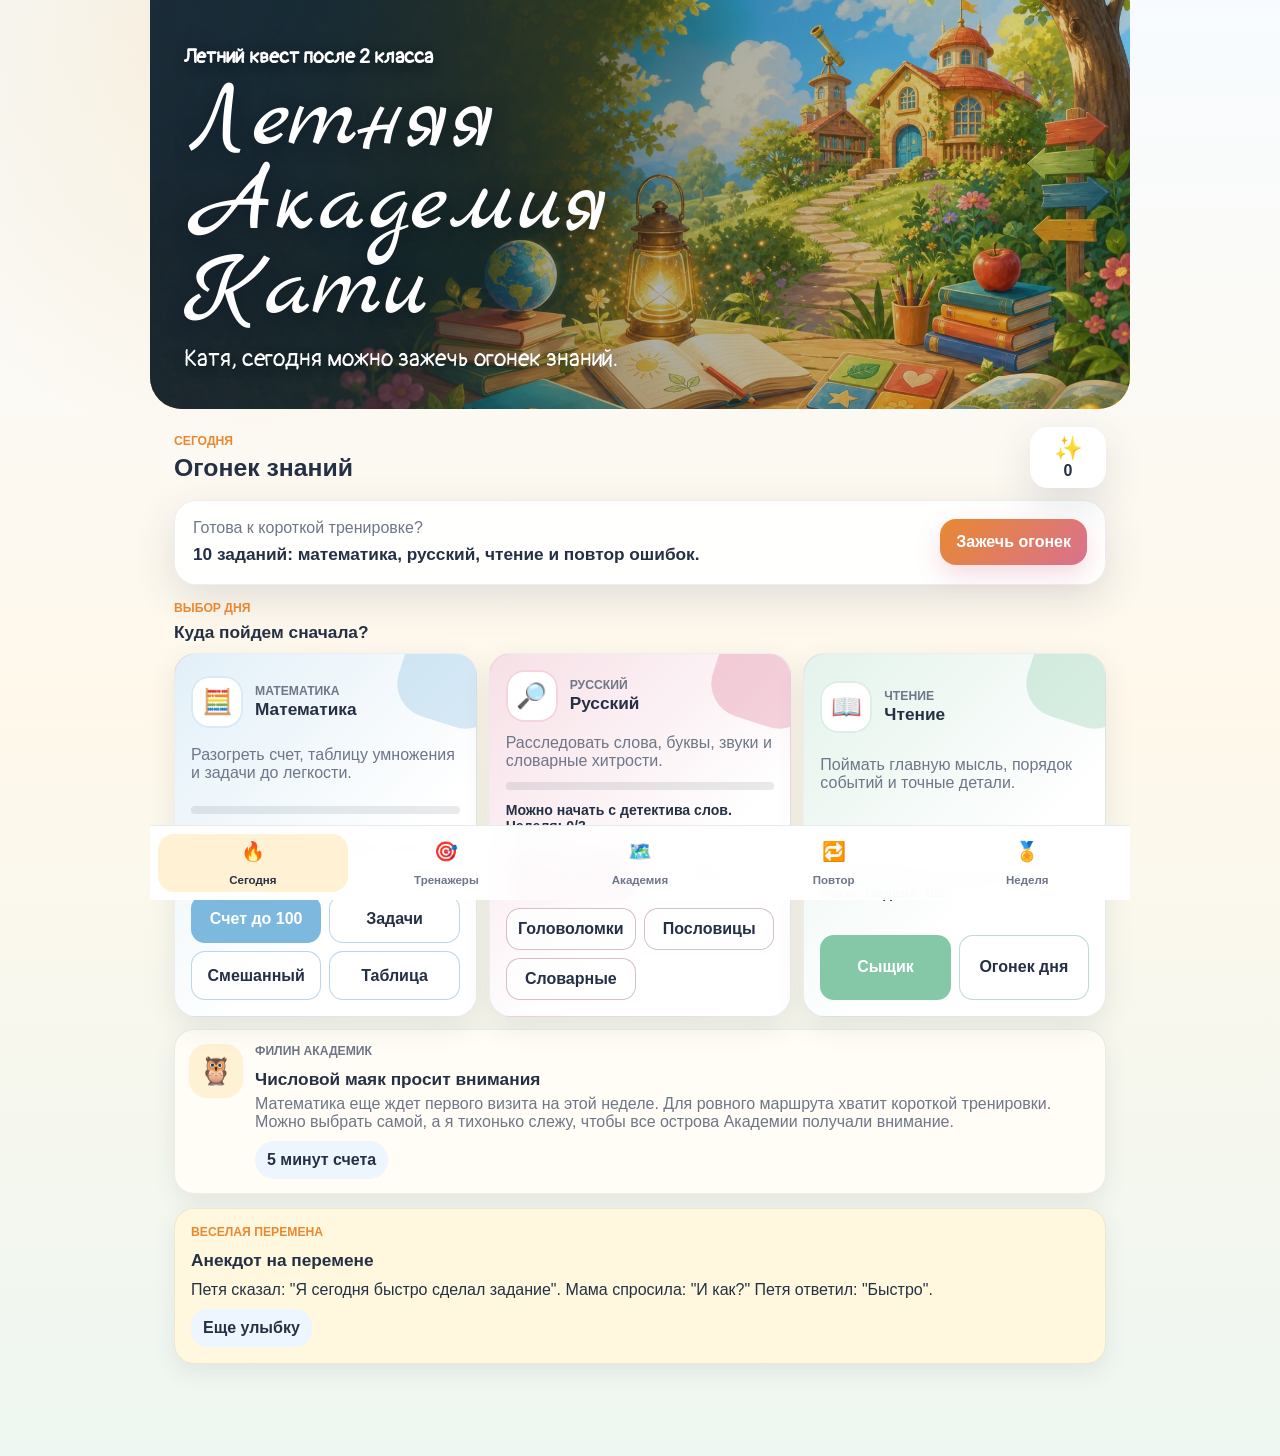
==== summer-academy/index.html @ 81e276c8 "Normalize math example bank" ====
<!doctype html>
<html lang="ru">
  <head>
    <meta charset="UTF-8" />
    <meta name="viewport" content="width=device-width, initial-scale=1.0" />
    <meta name="theme-color" content="#f6b443" />
    <title>Летняя Академия Кати</title>
    <link rel="stylesheet" href="styles.css?v=20260626-math-normalized" />
  </head>
  <body>
    <div class="app-shell">
      <header class="hero">
        <div class="hero__image" aria-hidden="true"></div>
        <div class="hero__content">
          <p class="eyebrow">Летний квест после 2 класса</p>
          <h1>Летняя Академия Кати</h1>
          <p id="heroMessage">Сегодня можно зажечь огонек знаний.</p>
        </div>
      </header>

      <main>
        <section class="view active" id="view-today" aria-labelledby="todayTitle">
          <div class="section-heading">
            <div>
              <p class="eyebrow">Сегодня</p>
              <h2 id="todayTitle">Огонек знаний</h2>
            </div>
            <div class="flame-meter" aria-label="Огонек знаний">
              <span id="streakFlame">🔥</span>
              <strong id="streakDays">0</strong>
            </div>
          </div>

          <div class="today-card">
            <div>
              <p id="todayStatus">Готова к короткой тренировке?</p>
              <h3 id="todayFocus">10 заданий: математика, русский, чтение</h3>
            </div>
            <button class="primary-action" id="startSessionBtn">Зажечь огонек</button>
          </div>

          <div class="subject-launch">
            <div class="subject-launch__heading">
              <p class="eyebrow">Выбор дня</p>
              <h3>Куда пойдем сначала?</h3>
            </div>
            <div class="subject-launch__grid" id="subjectLaunchGrid"></div>
          </div>

          <div class="guide-card" id="todayGuideCard"></div>

          <div class="fun-break fun-break--today" id="todayFunBreak">
            <p class="eyebrow">ВЕСЕЛАЯ ПЕРЕМЕНА</p>
            <h3 id="todayFunBreakTitle">Шутка из Академии</h3>
            <p id="todayFunBreakText">Учебник математики сказал тетради: «Не переживай, мы все решим».</p>
            <p class="break-answer hidden" id="todayFunBreakAnswer"></p>
            <button class="secondary-action hidden" id="revealTodayBreakAnswerBtn">Показать отгадку</button>
            <button class="secondary-action" id="newTodayBreakBtn">Еще улыбку</button>
          </div>

          <div class="quest-panel hidden" id="questPanel">
            <div class="quest-nav">
              <button class="secondary-action" id="exitSessionBtn" type="button">На главную</button>
            </div>
            <div class="quest-topline">
              <span id="questCounter">Задание 1 из 10</span>
              <span id="questSkill">Математика</span>
            </div>
            <div class="quest-progress">
              <span id="questProgressBar"></span>
            </div>
            <p class="quest-prompt" id="questPrompt"></p>
            <div class="answer-area" id="answerArea"></div>
            <div class="feedback hidden" id="feedbackBox"></div>
            <div class="fun-break fun-break--session hidden" id="sessionBreak">
              <p class="eyebrow">ВЕСЕЛАЯ ПЕРЕМЕНА</p>
              <h3 id="sessionBreakTitle">Шутка из Академии</h3>
              <p id="sessionBreakText"></p>
              <p class="break-answer hidden" id="sessionBreakAnswer"></p>
              <button class="secondary-action hidden" id="revealSessionBreakAnswerBtn">Показать отгадку</button>
              <button class="secondary-action" id="nextBreakBtn">Еще улыбку</button>
            </div>
            <button class="primary-action hidden" id="nextQuestionBtn">Дальше</button>
          </div>

          <div class="finish-panel hidden" id="finishPanel">
            <p class="eyebrow">Тренировка завершена</p>
            <h2 id="finishTitle">Катя, огонек знаний горит!</h2>
            <p id="finishText"></p>
            <div class="result-grid">
              <div><strong id="finishCorrect">0</strong><span>верно</span></div>
              <div><strong id="finishMistakes">0</strong><span>на повтор</span></div>
              <div><strong id="finishMinutes">0</strong><span>минут</span></div>
            </div>
            <button class="primary-action" id="againSessionBtn">Еще короткая тренировка</button>
            <button class="secondary-action" id="reviewMistakesBtn">Посмотреть, что повторить</button>
          </div>
        </section>

        <section class="view" id="view-trainers" aria-labelledby="trainersTitle">
          <div class="section-heading">
            <div>
              <p class="eyebrow">Тренажеры</p>
              <h2 id="trainersTitle">Выбери приключение</h2>
            </div>
          </div>
          <div class="guide-card" id="trainerGuideCard"></div>
          <div class="trainer-grid" id="trainerGrid"></div>
          <div class="fun-break" id="funBreak">
            <p class="eyebrow">ВЕСЕЛАЯ ПЕРЕМЕНА</p>
            <h3 id="funBreakTitle">Шутка из Академии</h3>
            <p id="jokeLine">Учебник математики сказал тетради: «Не переживай, мы все решим».</p>
            <p class="break-answer hidden" id="funBreakAnswer"></p>
            <button class="secondary-action hidden" id="revealBreakAnswerBtn">Показать отгадку</button>
            <button class="secondary-action" id="newJokeBtn">Еще улыбку</button>
          </div>
        </section>

        <section class="view" id="view-map" aria-labelledby="mapTitle">
          <div class="section-heading">
            <div>
              <p class="eyebrow">Академия</p>
              <h2 id="mapTitle">Острова навыков</h2>
            </div>
          </div>
          <div class="academy-map" id="academyMap"></div>
        </section>

        <section class="view" id="view-errors" aria-labelledby="errorsTitle">
          <div class="section-heading">
            <div>
              <p class="eyebrow">Повторение</p>
              <h2 id="errorsTitle">Задания, которые хотят вернуться</h2>
            </div>
          </div>
          <div class="mistake-list" id="mistakeList"></div>
        </section>

        <section class="view" id="view-week" aria-labelledby="weekTitle">
          <div class="section-heading">
            <div>
              <p class="eyebrow">Моя неделя</p>
              <h2 id="weekTitle">Отчет для Кати</h2>
            </div>
          </div>
          <div class="kid-report" id="kidReport"></div>
        </section>

        <section class="view" id="view-parent" aria-labelledby="parentTitle">
          <div class="section-heading">
            <div>
              <p class="eyebrow">Для родителя</p>
              <h2 id="parentTitle">Недельный анализ</h2>
            </div>
          </div>
          <div class="parent-report" id="parentReport"></div>
          <div class="parent-actions">
            <button class="secondary-action" id="exportBtn">Экспорт JSON</button>
            <label class="file-import">
              Импорт JSON
              <input type="file" id="importInput" accept="application/json" />
            </label>
            <button class="danger-action" id="resetBtn">Сбросить прогресс</button>
          </div>
        </section>
      </main>

      <nav class="bottom-nav" aria-label="Разделы академии">
        <button class="nav-button active" data-view="today"><span>🔥</span>Сегодня</button>
        <button class="nav-button" data-view="trainers"><span>🎯</span>Тренажеры</button>
        <button class="nav-button" data-view="map"><span>🗺️</span>Академия</button>
        <button class="nav-button" data-view="errors"><span>🔁</span>Повтор</button>
        <button class="nav-button" data-view="week"><span>🏅</span>Неделя</button>
        <button class="nav-button" data-view="parent" id="parentNavBtn" hidden><span>📊</span>Родителю</button>
      </nav>
    </div>

    <script src="script.js?v=20260626-math-normalized"></script>
  </body>
</html>
---- summer-academy/styles.css ----
@import url("https://fonts.googleapis.com/css2?family=Marck+Script&family=Pangolin&display=swap");

:root {
  --ink: #253044;
  --muted: #6e7688;
  --paper: #fffaf0;
  --card: #ffffff;
  --sun: #f6b443;
  --sun-strong: #e88931;
  --mint: #84c8a7;
  --sky: #7db9df;
  --berry: #d9718f;
  --violet: #8d78c9;
  --leaf: #4f9d73;
  --danger: #d95f52;
  --shadow: 0 14px 40px rgba(56, 64, 82, 0.14);
}

* {
  box-sizing: border-box;
}

body {
  margin: 0;
  min-width: 320px;
  color: var(--ink);
  background:
    radial-gradient(circle at 20% 0%, rgba(246, 180, 67, 0.2), transparent 28rem),
    linear-gradient(180deg, #f7fbff 0%, #fff8eb 48%, #eef7f1 100%);
  font-family: Inter, "Segoe UI", Arial, sans-serif;
}

button,
input,
textarea {
  font: inherit;
}

button {
  border: 0;
  cursor: pointer;
}

.app-shell {
  width: min(100%, 980px);
  min-height: 100vh;
  margin: 0 auto;
  padding: 0 14px 92px;
}

.hero {
  position: relative;
  min-height: 230px;
  margin: 0 -14px 18px;
  overflow: hidden;
  background: #f4cc77;
}

.hero__image {
  position: absolute;
  inset: 0;
  background:
    linear-gradient(90deg, rgba(39, 44, 62, 0.62), rgba(39, 44, 62, 0.12)),
    url("assets/academy-hero.jpg") center/cover,
    linear-gradient(135deg, #f6b443, #7db9df 55%, #84c8a7);
}

.hero__content {
  position: relative;
  z-index: 1;
  display: flex;
  min-height: 230px;
  flex-direction: column;
  justify-content: flex-end;
  padding: 28px 18px 24px;
  color: #fff;
  text-shadow: 0 2px 10px rgba(19, 26, 42, 0.35);
}

.eyebrow {
  margin: 0 0 6px;
  color: inherit;
  font-size: 0.76rem;
  font-weight: 800;
  letter-spacing: 0;
  text-transform: uppercase;
}

h1,
h2,
h3,
p {
  margin-top: 0;
}

h1 {
  max-width: 520px;
  margin-bottom: 8px;
  font-size: clamp(2.2rem, 9vw, 4rem);
  line-height: 0.95;
}

.hero h1 {
  max-width: 700px;
  margin-bottom: 12px;
  font-family: "Marck Script", "Pangolin", "Segoe Print", cursive;
  font-size: clamp(3.4rem, 10vw, 6rem);
  font-weight: 400;
  line-height: 0.88;
  text-shadow: 0 4px 18px rgba(8, 15, 28, 0.45);
}

.hero .eyebrow {
  margin-bottom: 10px;
  font-family: "Pangolin", "Segoe Print", cursive;
  font-size: clamp(1rem, 2.6vw, 1.25rem);
  font-weight: 700;
  text-transform: none;
  text-shadow: 0 3px 12px rgba(8, 15, 28, 0.42);
}

#heroMessage {
  font-family: "Pangolin", "Segoe Print", cursive;
  font-size: clamp(1.15rem, 3vw, 1.45rem);
  text-shadow: 0 3px 12px rgba(8, 15, 28, 0.42);
}

h2 {
  margin-bottom: 0;
  font-size: 1.55rem;
}

h3 {
  margin-bottom: 0;
  font-size: 1.08rem;
  line-height: 1.28;
}

.hero p:last-child {
  max-width: 540px;
  margin-bottom: 0;
  font-size: 1.03rem;
}

.view {
  display: none;
}

.view.active {
  display: block;
}

.section-heading {
  display: flex;
  align-items: center;
  justify-content: space-between;
  gap: 14px;
  margin: 18px 0 12px;
}

.section-heading .eyebrow {
  color: var(--sun-strong);
  text-shadow: none;
}

.flame-meter {
  display: grid;
  min-width: 76px;
  padding: 8px 12px;
  border-radius: 18px;
  background: #fff;
  box-shadow: var(--shadow);
  text-align: center;
}

.flame-meter span {
  font-size: 1.45rem;
}

.today-card,
.quest-panel,
.finish-panel,
.kid-report,
.parent-report {
  border: 1px solid rgba(37, 48, 68, 0.08);
  border-radius: 22px;
  background: rgba(255, 255, 255, 0.92);
  box-shadow: var(--shadow);
}

.today-card {
  display: grid;
  gap: 16px;
  padding: 18px;
}

.quest-nav {
  display: flex;
  justify-content: flex-start;
  margin-bottom: 10px;
}

.today-card p {
  margin-bottom: 6px;
  color: var(--muted);
}

.guide-card {
  display: grid;
  grid-template-columns: 54px 1fr;
  gap: 12px;
  align-items: start;
  margin: 12px 0;
  border: 1px solid rgba(37, 48, 68, 0.08);
  border-radius: 20px;
  padding: 14px;
  background: #fffdf5;
  box-shadow: 0 8px 24px rgba(56, 64, 82, 0.09);
}

.guide-card__avatar {
  display: grid;
  width: 54px;
  height: 54px;
  place-items: center;
  border-radius: 18px;
  background: #fff1d3;
  font-size: 1.7rem;
}

.guide-card h3 {
  margin-bottom: 5px;
}

.guide-card p {
  margin-bottom: 10px;
  color: var(--muted);
}

.guide-card .secondary-action {
  min-height: 38px;
  border-radius: 999px;
  padding: 8px 12px;
}

.subject-launch {
  margin: 16px 0 12px;
}

.subject-launch__heading {
  margin-bottom: 10px;
}

.subject-launch__heading .eyebrow {
  color: var(--sun-strong);
}

.subject-launch__grid {
  display: grid;
  gap: 12px;
}

.subject-card {
  position: relative;
  display: grid;
  gap: 12px;
  overflow: hidden;
  border: 1px solid rgba(37, 48, 68, 0.08);
  border-radius: 22px;
  padding: 16px;
  background: #fff;
  background:
    linear-gradient(135deg, color-mix(in srgb, var(--subject-color) 22%, #ffffff), #ffffff 64%),
    #fff;
  box-shadow: 0 10px 28px rgba(56, 64, 82, 0.1);
}

.subject-card::after {
  content: "";
  position: absolute;
  right: -30px;
  top: -34px;
  width: 104px;
  height: 104px;
  border-radius: 34px;
  background: color-mix(in srgb, var(--subject-color) 30%, transparent);
  transform: rotate(18deg);
}

.subject-card__top {
  position: relative;
  z-index: 1;
  display: grid;
  grid-template-columns: 52px 1fr;
  gap: 12px;
  align-items: center;
}

.subject-card__icon {
  display: grid;
  width: 52px;
  height: 52px;
  place-items: center;
  border-radius: 18px;
  background: #fff;
  box-shadow: inset 0 0 0 2px color-mix(in srgb, var(--subject-color) 30%, #ffffff);
  font-size: 1.55rem;
}

.subject-card h3,
.subject-card p,
.subject-card__note,
.subject-card__actions {
  position: relative;
  z-index: 1;
}

.subject-card p {
  margin-bottom: 0;
  color: var(--muted);
}

.subject-card__meter {
  position: relative;
  z-index: 1;
  height: 8px;
  overflow: hidden;
  border-radius: 999px;
  background: rgba(37, 48, 68, 0.1);
}

.subject-card__meter span {
  display: block;
  height: 100%;
  border-radius: inherit;
  background: var(--subject-color);
}

.subject-card__note {
  color: var(--ink);
  font-size: 0.88rem;
  font-weight: 800;
}

.subject-card__actions {
  display: grid;
  grid-template-columns: repeat(2, minmax(0, 1fr));
  gap: 8px;
}

.subject-action {
  min-height: 42px;
  border-radius: 14px;
  padding: 9px 10px;
  color: #fff;
  background: var(--subject-color);
  font-weight: 850;
}

.subject-action--soft {
  color: var(--ink);
  background: rgba(255, 255, 255, 0.78);
  box-shadow: inset 0 0 0 1px color-mix(in srgb, var(--subject-color) 34%, #dce4ee);
}

.primary-action,
.secondary-action,
.danger-action,
.file-import {
  display: inline-flex;
  min-height: 46px;
  align-items: center;
  justify-content: center;
  border-radius: 16px;
  padding: 12px 16px;
  font-weight: 800;
}

.primary-action {
  color: #fff;
  background: linear-gradient(135deg, var(--sun-strong), var(--berry));
  box-shadow: 0 10px 24px rgba(217, 113, 143, 0.25);
}

.secondary-action,
.file-import {
  color: var(--ink);
  background: #edf6ff;
}

.danger-action {
  color: #fff;
  background: var(--danger);
}

.quest-panel,
.finish-panel {
  padding: 18px;
}

.quest-topline {
  display: flex;
  justify-content: space-between;
  gap: 12px;
  color: var(--muted);
  font-size: 0.9rem;
  font-weight: 700;
}

.quest-progress {
  height: 10px;
  margin: 12px 0 18px;
  overflow: hidden;
  border-radius: 999px;
  background: #edf0f4;
}

.quest-progress span {
  display: block;
  width: 0;
  height: 100%;
  border-radius: inherit;
  background: linear-gradient(90deg, var(--mint), var(--sun));
  transition: width 0.25s ease;
}

.quest-prompt {
  margin-bottom: 18px;
  font-size: 1.45rem;
  font-weight: 850;
  line-height: 1.2;
}

.answer-area {
  display: grid;
  gap: 10px;
}

.choice-button {
  min-height: 52px;
  border: 2px solid #e7ebef;
  border-radius: 16px;
  padding: 12px;
  background: #fff;
  color: var(--ink);
  font-weight: 800;
  text-align: left;
}

.choice-button.correct {
  border-color: var(--leaf);
  background: #e9f8ef;
}

.choice-button.wrong {
  border-color: var(--danger);
  background: #fff0ed;
}

.text-answer {
  width: 100%;
  min-height: 56px;
  border: 2px solid #dde6ef;
  border-radius: 16px;
  padding: 14px;
  background: #fff;
  font-size: 1.1rem;
}

.feedback {
  margin: 14px 0;
  border-radius: 16px;
  padding: 12px;
  background: #fff4dc;
  color: #664718;
  font-weight: 700;
}

.finish-panel {
  text-align: center;
}

.finish-panel .primary-action,
.finish-panel .secondary-action {
  width: 100%;
  margin-top: 10px;
}

.finish-panel .eyebrow {
  color: var(--sun-strong);
}

.result-grid {
  display: grid;
  grid-template-columns: repeat(3, 1fr);
  gap: 10px;
  margin: 18px 0;
}

.result-grid div {
  border-radius: 16px;
  padding: 12px 6px;
  background: #f7f8fb;
}

.result-grid strong,
.result-grid span {
  display: block;
}

.result-grid strong {
  font-size: 1.45rem;
}

.result-grid span {
  color: var(--muted);
  font-size: 0.82rem;
}

.academy-map {
  display: grid;
  gap: 12px;
}

.trainer-grid {
  display: grid;
  gap: 12px;
}

.trainer-card {
  display: grid;
  gap: 10px;
  border: 1px solid rgba(37, 48, 68, 0.08);
  border-radius: 20px;
  padding: 16px;
  background: #fff;
  box-shadow: 0 8px 24px rgba(56, 64, 82, 0.09);
}

.trainer-card__top {
  display: grid;
  grid-template-columns: 48px 1fr;
  gap: 12px;
  align-items: center;
}

.trainer-card__icon {
  display: grid;
  width: 48px;
  height: 48px;
  place-items: center;
  border-radius: 16px;
  background: var(--trainer-color, #edf6ff);
  font-size: 1.45rem;
}

.trainer-card p {
  margin-bottom: 0;
  color: var(--muted);
}

.trainer-actions {
  display: flex;
  flex-wrap: wrap;
  gap: 8px;
}

.trainer-chip {
  min-height: 38px;
  border-radius: 999px;
  padding: 8px 12px;
  color: var(--ink);
  background: #f1f5f9;
  font-weight: 800;
}

.fun-break {
  display: grid;
  gap: 10px;
  margin-top: 14px;
  border: 1px solid rgba(37, 48, 68, 0.08);
  border-radius: 20px;
  padding: 16px;
  background: #fff8df;
  box-shadow: 0 8px 24px rgba(56, 64, 82, 0.09);
}

.fun-break .eyebrow {
  color: var(--sun-strong);
}

.fun-break--session {
  margin: 14px 0;
  text-align: left;
}

.fun-break h3 {
  margin-bottom: 0;
}

.fun-break p {
  margin-bottom: 0;
}

.break-answer {
  border-radius: 14px;
  padding: 10px 12px;
  background: rgba(132, 200, 167, 0.2);
  color: var(--ink);
  font-weight: 800;
}

.fun-break .secondary-action {
  width: fit-content;
  min-height: 38px;
  padding: 8px 12px;
}

.island-card {
  position: relative;
  display: grid;
  grid-template-columns: 54px 1fr;
  gap: 12px;
  align-items: center;
  overflow: hidden;
  border: 1px solid rgba(37, 48, 68, 0.08);
  border-radius: 20px;
  padding: 14px;
  background: #fff;
  box-shadow: 0 8px 24px rgba(56, 64, 82, 0.09);
}

.island-icon {
  display: grid;
  width: 54px;
  height: 54px;
  place-items: center;
  border-radius: 18px;
  background: var(--island-color, #edf6ff);
  font-size: 1.55rem;
}

.island-card h3 {
  margin-bottom: 6px;
}

.skill-meter {
  height: 8px;
  overflow: hidden;
  border-radius: 999px;
  background: #edf0f4;
}

.skill-meter span {
  display: block;
  height: 100%;
  border-radius: inherit;
  background: var(--island-color, var(--mint));
}

.island-meta {
  display: flex;
  flex-wrap: wrap;
  gap: 6px;
  margin-top: 8px;
  color: var(--muted);
  font-size: 0.82rem;
  font-weight: 700;
}

.mistake-list,
.kid-report,
.parent-report {
  display: grid;
  gap: 12px;
}

.parent-report {
  overflow-x: auto;
}

.mistake-card,
.report-card,
.stat-card {
  border: 1px solid rgba(37, 48, 68, 0.08);
  border-radius: 18px;
  padding: 14px;
  background: #fff;
}

.mistake-card strong,
.report-card strong {
  display: block;
  margin-bottom: 5px;
}

.pill-row {
  display: flex;
  flex-wrap: wrap;
  gap: 8px;
}

.pill {
  border-radius: 999px;
  padding: 7px 10px;
  background: #f1f5f9;
  color: var(--muted);
  font-size: 0.82rem;
  font-weight: 800;
}

.report-hero {
  border-radius: 22px;
  padding: 18px;
  color: #fff;
  background: linear-gradient(135deg, var(--leaf), var(--sky));
}

.report-hero h3 {
  font-size: 1.35rem;
}

.parent-table {
  width: 100%;
  border-collapse: collapse;
  overflow: hidden;
  border-radius: 16px;
  background: #fff;
  font-size: 0.92rem;
}

.parent-table th,
.parent-table td {
  border-bottom: 1px solid #edf0f4;
  padding: 10px 8px;
  text-align: left;
}

.parent-table th {
  color: var(--muted);
  font-size: 0.8rem;
  text-transform: uppercase;
}

.parent-actions {
  display: grid;
  gap: 10px;
  margin: 14px 0 24px;
}

.file-import input {
  display: none;
}

.empty-state {
  border: 2px dashed #d6dee8;
  border-radius: 20px;
  padding: 18px;
  color: var(--muted);
  background: rgba(255, 255, 255, 0.72);
  text-align: center;
}

.task-visual {
  display: grid;
  justify-items: center;
  gap: 10px;
  width: 100%;
  margin-bottom: 12px;
  border: 1px solid rgba(37, 48, 68, 0.08);
  border-radius: 18px;
  padding: 14px;
  background: #fffdf6;
}

.clock-face {
  position: relative;
  width: 148px;
  aspect-ratio: 1;
  border: 8px solid #f5d08c;
  border-radius: 50%;
  background: #fff;
  box-shadow: inset 0 0 0 2px rgba(37, 48, 68, 0.08);
}

.clock-face span {
  position: absolute;
  inset: 8px;
  display: grid;
  place-items: start center;
  color: var(--ink);
  font-size: 0.72rem;
  font-weight: 800;
  transform: rotate(calc(var(--i) * 30deg));
}

.clock-face span b,
.clock-face span {
  transform-origin: center;
}

.clock-hand {
  position: absolute;
  left: calc(50% - 2px);
  bottom: 50%;
  width: 4px;
  border-radius: 999px;
  background: var(--ink);
  transform-origin: bottom center;
}

.clock-hand--hour {
  height: 38px;
}

.clock-hand--minute {
  height: 52px;
  background: var(--berry);
}

.clock-face > b {
  position: absolute;
  left: calc(50% - 5px);
  top: calc(50% - 5px);
  width: 10px;
  height: 10px;
  border-radius: 50%;
  background: var(--ink);
}

.ruler-visual {
  display: grid;
  grid-template-columns: repeat(11, minmax(18px, 1fr));
  width: min(100%, 340px);
  min-height: 54px;
  border: 2px solid #d99445;
  border-radius: 10px;
  background: #ffe7ad;
  overflow: hidden;
}

.ruler-visual span {
  position: relative;
  min-height: 54px;
  border-left: 1px solid rgba(37, 48, 68, 0.28);
}

.ruler-visual span:first-child {
  border-left: 0;
}

.ruler-visual span::before {
  content: "";
  position: absolute;
  top: 0;
  left: 50%;
  width: 1px;
  height: 16px;
  background: rgba(37, 48, 68, 0.65);
}

.ruler-visual span.major::before {
  height: 28px;
}

.ruler-visual b {
  position: absolute;
  right: 4px;
  bottom: 4px;
  font-size: 0.68rem;
}

.coin-row {
  display: flex;
  flex-wrap: wrap;
  justify-content: center;
  gap: 8px;
}

.coin {
  display: grid;
  width: 46px;
  height: 46px;
  place-items: center;
  border: 2px solid #d7a21e;
  border-radius: 50%;
  background: linear-gradient(145deg, #ffe9a8, #f5bd38);
  color: #553a05;
  font-weight: 900;
}

.shape-svg {
  width: 150px;
  max-width: 100%;
  height: auto;
  fill: #f5d08c;
  stroke: var(--ink);
  stroke-width: 5;
}

.shape-svg--compact {
  width: 78px;
}

.shape-set {
  display: flex;
  flex-wrap: wrap;
  justify-content: center;
  gap: 8px;
}

.grid-visual {
  display: grid;
  grid-template-columns: repeat(5, 32px);
  gap: 3px;
}

.grid-visual span {
  display: grid;
  width: 32px;
  height: 32px;
  place-items: center;
  border: 1px solid #b9c8d9;
  background: #f6fbff;
  font-weight: 800;
}

.pattern-row {
  display: flex;
  flex-wrap: wrap;
  justify-content: center;
  gap: 8px;
}

.pattern-row span {
  min-width: 42px;
  border: 1px solid rgba(37, 48, 68, 0.1);
  border-radius: 12px;
  padding: 10px;
  background: #fff;
  text-align: center;
  font-weight: 900;
}

.letter-circle {
  position: relative;
  width: 176px;
  aspect-ratio: 1;
  border: 3px solid #f2c777;
  border-radius: 50%;
  background:
    radial-gradient(circle, #fff 0 28%, transparent 29%),
    linear-gradient(145deg, #fff7dc, #e9f5ff);
}

.letter-circle span {
  position: absolute;
  left: calc(50% - 20px);
  top: calc(50% - 20px);
  display: grid;
  width: 40px;
  height: 40px;
  place-items: center;
  border: 1px solid rgba(37, 48, 68, 0.1);
  border-radius: 50%;
  background: #fff;
  box-shadow: 0 6px 16px rgba(56, 64, 82, 0.12);
  font-size: 1.25rem;
  font-weight: 900;
  transform: rotate(calc(360deg / var(--n) * var(--i))) translateY(-66px) rotate(calc(-360deg / var(--n) * var(--i)));
}

.word-grid {
  display: grid;
  grid-template-columns: repeat(5, 36px);
  gap: 4px;
}

.word-grid span {
  display: grid;
  width: 36px;
  height: 36px;
  place-items: center;
  border: 1px solid #cbd8e6;
  border-radius: 8px;
  background: #fff;
  color: var(--ink);
  font-size: 1.05rem;
  font-weight: 900;
  text-transform: uppercase;
}

.reading-card {
  width: 100%;
  text-align: left;
}

.reading-card strong {
  display: block;
  margin-bottom: 8px;
  color: var(--ink);
  font-size: 1.05rem;
}

.reading-card p {
  margin-bottom: 0;
  color: var(--ink);
  font-size: 1rem;
  line-height: 1.55;
}

.bottom-nav {
  position: fixed;
  right: 0;
  bottom: 0;
  left: 0;
  z-index: 5;
  display: grid;
  grid-template-columns: repeat(auto-fit, minmax(0, 1fr));
  gap: 4px;
  max-width: 980px;
  margin: 0 auto;
  padding: 8px 8px calc(8px + env(safe-area-inset-bottom));
  border-top: 1px solid rgba(37, 48, 68, 0.1);
  background: rgba(255, 255, 255, 0.96);
  backdrop-filter: blur(14px);
}

.nav-button {
  display: grid;
  min-height: 58px;
  place-items: center;
  border-radius: 16px;
  background: transparent;
  color: var(--muted);
  font-size: 0.72rem;
  font-weight: 800;
}

.nav-button span {
  font-size: 1.2rem;
}

.nav-button[hidden] {
  display: none;
}

.nav-button.active {
  color: var(--ink);
  background: #fff1d3;
}

.hidden {
  display: none !important;
}

@media (min-width: 720px) {
  .app-shell {
    padding-inline: 24px;
  }

  .hero {
    min-height: 310px;
    margin-inline: -24px;
    border-radius: 0 0 32px 32px;
  }

  .hero__content {
    min-height: 310px;
    padding: 44px 34px 36px;
  }

  .today-card {
    grid-template-columns: 1fr auto;
    align-items: center;
  }

  .subject-launch__grid {
    grid-template-columns: repeat(3, 1fr);
  }

  .academy-map {
    grid-template-columns: repeat(2, 1fr);
  }

  .trainer-grid {
    grid-template-columns: repeat(2, 1fr);
  }

  .parent-actions {
    grid-template-columns: repeat(3, 1fr);
  }
}
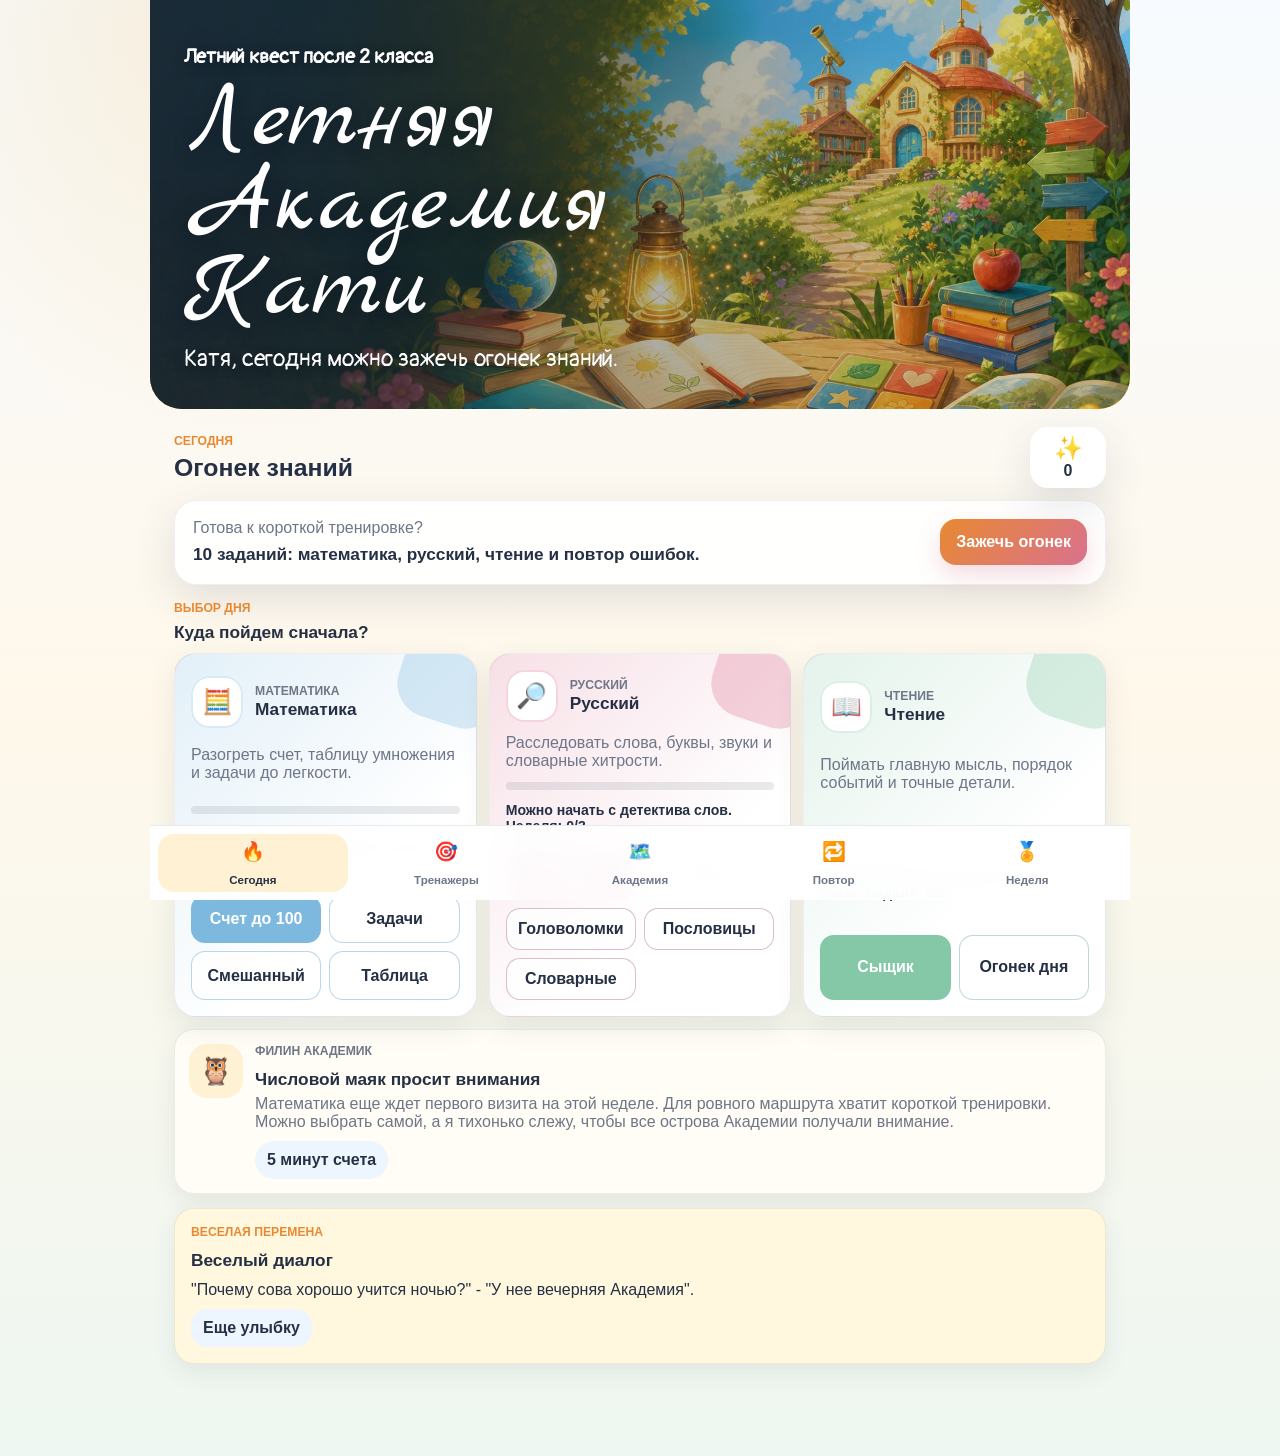
==== commit 3cde8fad: "Normalize math story task bank" ====
--- a/summer-academy/index.html
+++ b/summer-academy/index.html
@@ -175,6 +175,6 @@
       </nav>
     </div>
 
-    <script src="script.js?v=20260626-math-normalized"></script>
+    <script src="script.js?v=20260626-story-tasks"></script>
   </body>
 </html>
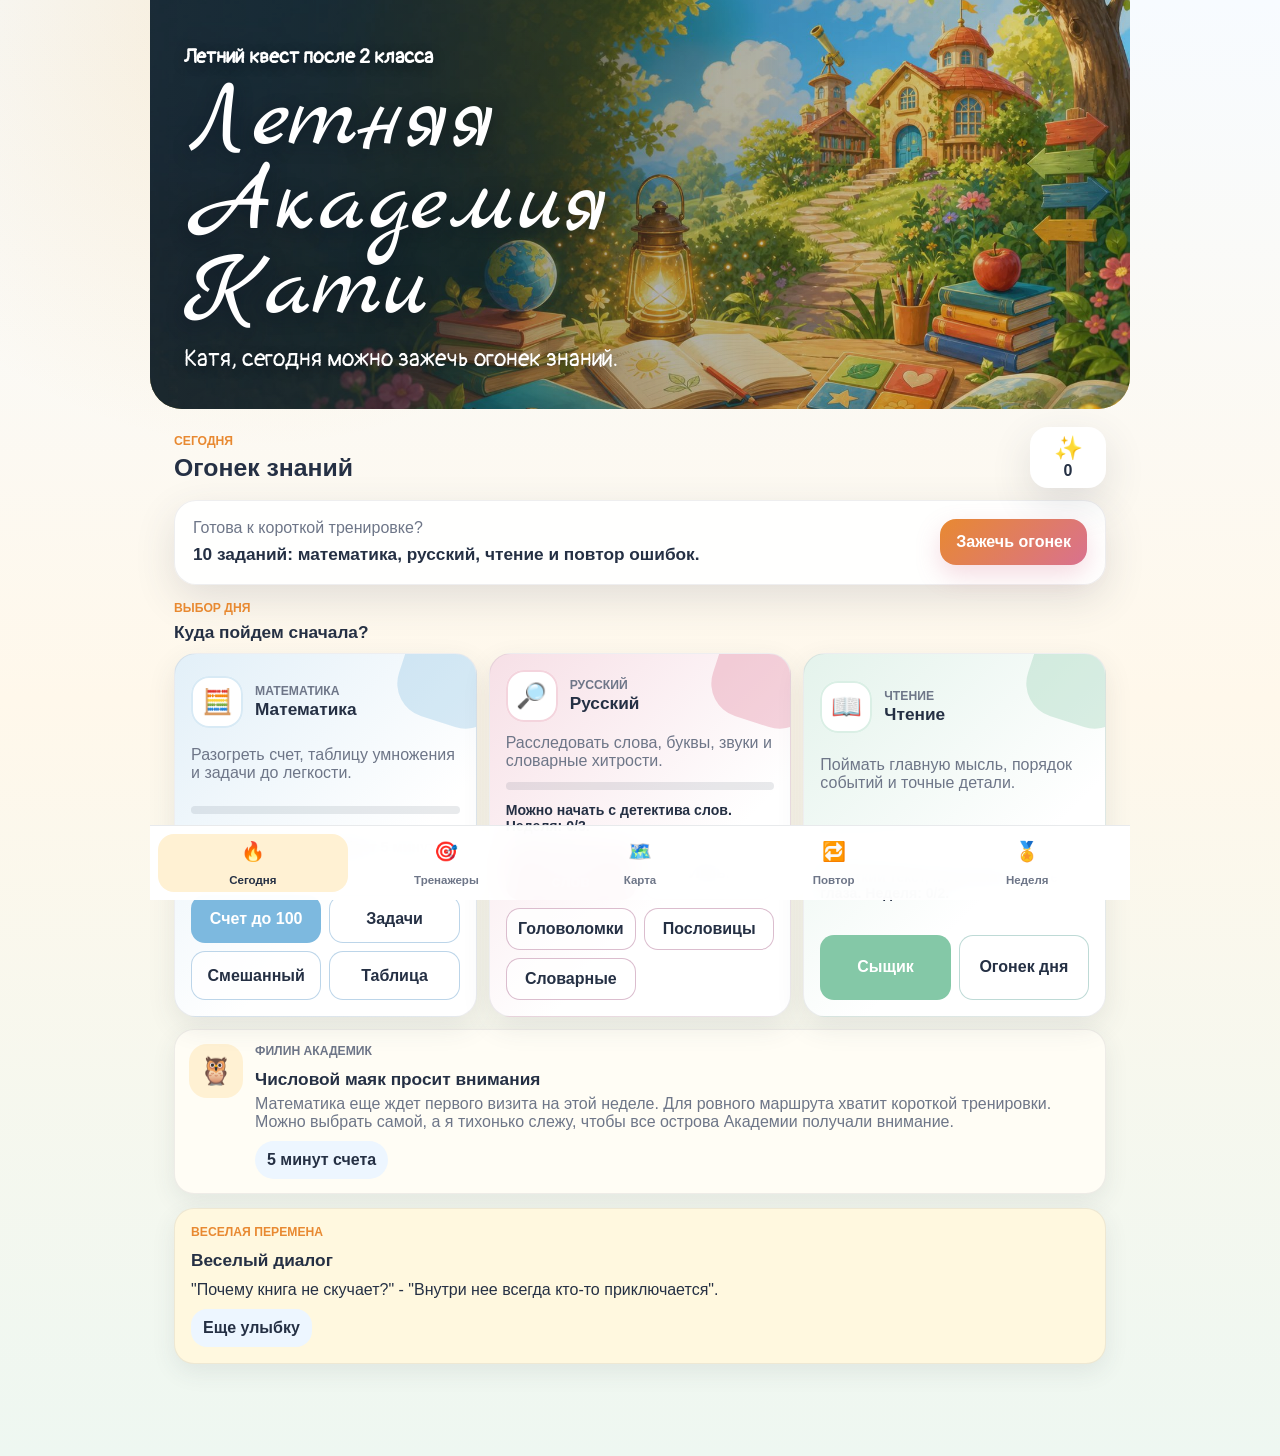
==== commit 3d1a9694: "Add island-based academy navigation" ====
--- a/summer-academy/index.html
+++ b/summer-academy/index.html
@@ -5,7 +5,7 @@
     <meta name="viewport" content="width=device-width, initial-scale=1.0" />
     <meta name="theme-color" content="#f6b443" />
     <title>Летняя Академия Кати</title>
-    <link rel="stylesheet" href="styles.css?v=20260626-math-normalized" />
+    <link rel="stylesheet" href="styles.css?v=20260626-academy-islands" />
   </head>
   <body>
     <div class="app-shell">
@@ -101,7 +101,7 @@
           <div class="section-heading">
             <div>
               <p class="eyebrow">Тренажеры</p>
-              <h2 id="trainersTitle">Выбери приключение</h2>
+              <h2 id="trainersTitle">Выбери остров</h2>
             </div>
           </div>
           <div class="guide-card" id="trainerGuideCard"></div>
@@ -120,7 +120,7 @@
           <div class="section-heading">
             <div>
               <p class="eyebrow">Академия</p>
-              <h2 id="mapTitle">Острова навыков</h2>
+              <h2 id="mapTitle">Карта маршрутов</h2>
             </div>
           </div>
           <div class="academy-map" id="academyMap"></div>
@@ -168,13 +168,13 @@
       <nav class="bottom-nav" aria-label="Разделы академии">
         <button class="nav-button active" data-view="today"><span>🔥</span>Сегодня</button>
         <button class="nav-button" data-view="trainers"><span>🎯</span>Тренажеры</button>
-        <button class="nav-button" data-view="map"><span>🗺️</span>Академия</button>
+        <button class="nav-button" data-view="map"><span>🗺️</span>Карта</button>
         <button class="nav-button" data-view="errors"><span>🔁</span>Повтор</button>
         <button class="nav-button" data-view="week"><span>🏅</span>Неделя</button>
         <button class="nav-button" data-view="parent" id="parentNavBtn" hidden><span>📊</span>Родителю</button>
       </nav>
     </div>
 
-    <script src="script.js?v=20260626-story-tasks"></script>
+    <script src="script.js?v=20260626-academy-islands"></script>
   </body>
 </html>
--- a/summer-academy/styles.css
+++ b/summer-academy/styles.css
@@ -527,6 +527,142 @@
   gap: 12px;
 }
 
+.trainer-island {
+  display: grid;
+  gap: 14px;
+  overflow: hidden;
+  border: 1px solid rgba(37, 48, 68, 0.08);
+  border-radius: 24px;
+  padding: 16px;
+  background:
+    linear-gradient(135deg, color-mix(in srgb, var(--island-color) 18%, #ffffff), #ffffff 58%),
+    #fff;
+  box-shadow: 0 10px 28px rgba(56, 64, 82, 0.1);
+}
+
+.trainer-island__top,
+.island-card__header {
+  display: grid;
+  grid-template-columns: 54px 1fr;
+  gap: 12px;
+  align-items: center;
+}
+
+.trainer-island__icon {
+  display: grid;
+  width: 54px;
+  height: 54px;
+  place-items: center;
+  border-radius: 18px;
+  background: #fff;
+  box-shadow: inset 0 0 0 2px color-mix(in srgb, var(--island-color) 34%, #ffffff);
+  font-size: 1.55rem;
+}
+
+.trainer-island p,
+.peninsula-card p,
+.map-route p {
+  margin-bottom: 0;
+  color: var(--muted);
+}
+
+.island-progress {
+  height: 9px;
+  overflow: hidden;
+  border-radius: 999px;
+  background: rgba(37, 48, 68, 0.1);
+}
+
+.island-progress span {
+  display: block;
+  height: 100%;
+  border-radius: inherit;
+  background: var(--island-color, var(--mint));
+}
+
+.island-summary,
+.peninsula-meta {
+  display: flex;
+  flex-wrap: wrap;
+  gap: 6px;
+  color: var(--muted);
+  font-size: 0.82rem;
+  font-weight: 800;
+}
+
+.island-summary span,
+.peninsula-meta span,
+.island-meta span {
+  border-radius: 999px;
+  padding: 5px 8px;
+  background: rgba(255, 255, 255, 0.72);
+}
+
+.peninsula-list,
+.map-route-list {
+  display: grid;
+  gap: 10px;
+}
+
+.trainer-island__routes {
+  display: grid;
+  gap: 10px;
+}
+
+.trainer-island__routes summary {
+  width: fit-content;
+  border-radius: 999px;
+  padding: 8px 12px;
+  color: var(--ink);
+  background: rgba(255, 255, 255, 0.8);
+  box-shadow: inset 0 0 0 1px color-mix(in srgb, var(--island-color) 30%, #dce4ee);
+  font-weight: 850;
+  cursor: pointer;
+}
+
+.trainer-island__routes[open] summary {
+  margin-bottom: 10px;
+}
+
+.peninsula-card,
+.map-route {
+  display: grid;
+  gap: 10px;
+  border-radius: 16px;
+  padding: 12px;
+  background: rgba(255, 255, 255, 0.66);
+  box-shadow: inset 0 0 0 1px rgba(37, 48, 68, 0.07);
+}
+
+.peninsula-card h4,
+.map-route h4 {
+  margin: 0 0 4px;
+  font-size: 0.98rem;
+}
+
+.route-actions,
+.trainer-island__actions {
+  display: flex;
+  flex-wrap: wrap;
+  gap: 8px;
+}
+
+.route-action {
+  min-height: 38px;
+  border-radius: 14px;
+  padding: 8px 11px;
+  color: var(--ink);
+  background: rgba(255, 255, 255, 0.86);
+  box-shadow: inset 0 0 0 1px color-mix(in srgb, var(--island-color) 30%, #dce4ee);
+  font-weight: 850;
+}
+
+.route-action--primary {
+  color: #fff;
+  background: var(--island-color, var(--sun-strong));
+  box-shadow: 0 8px 18px color-mix(in srgb, var(--island-color) 24%, transparent);
+}
+
 .trainer-card {
   display: grid;
   gap: 10px;
@@ -619,9 +755,7 @@
 .island-card {
   position: relative;
   display: grid;
-  grid-template-columns: 54px 1fr;
   gap: 12px;
-  align-items: center;
   overflow: hidden;
   border: 1px solid rgba(37, 48, 68, 0.08);
   border-radius: 20px;
@@ -642,6 +776,11 @@
 
 .island-card h3 {
   margin-bottom: 6px;
+}
+
+.island-card p {
+  margin-bottom: 0;
+  color: var(--muted);
 }
 
 .skill-meter {
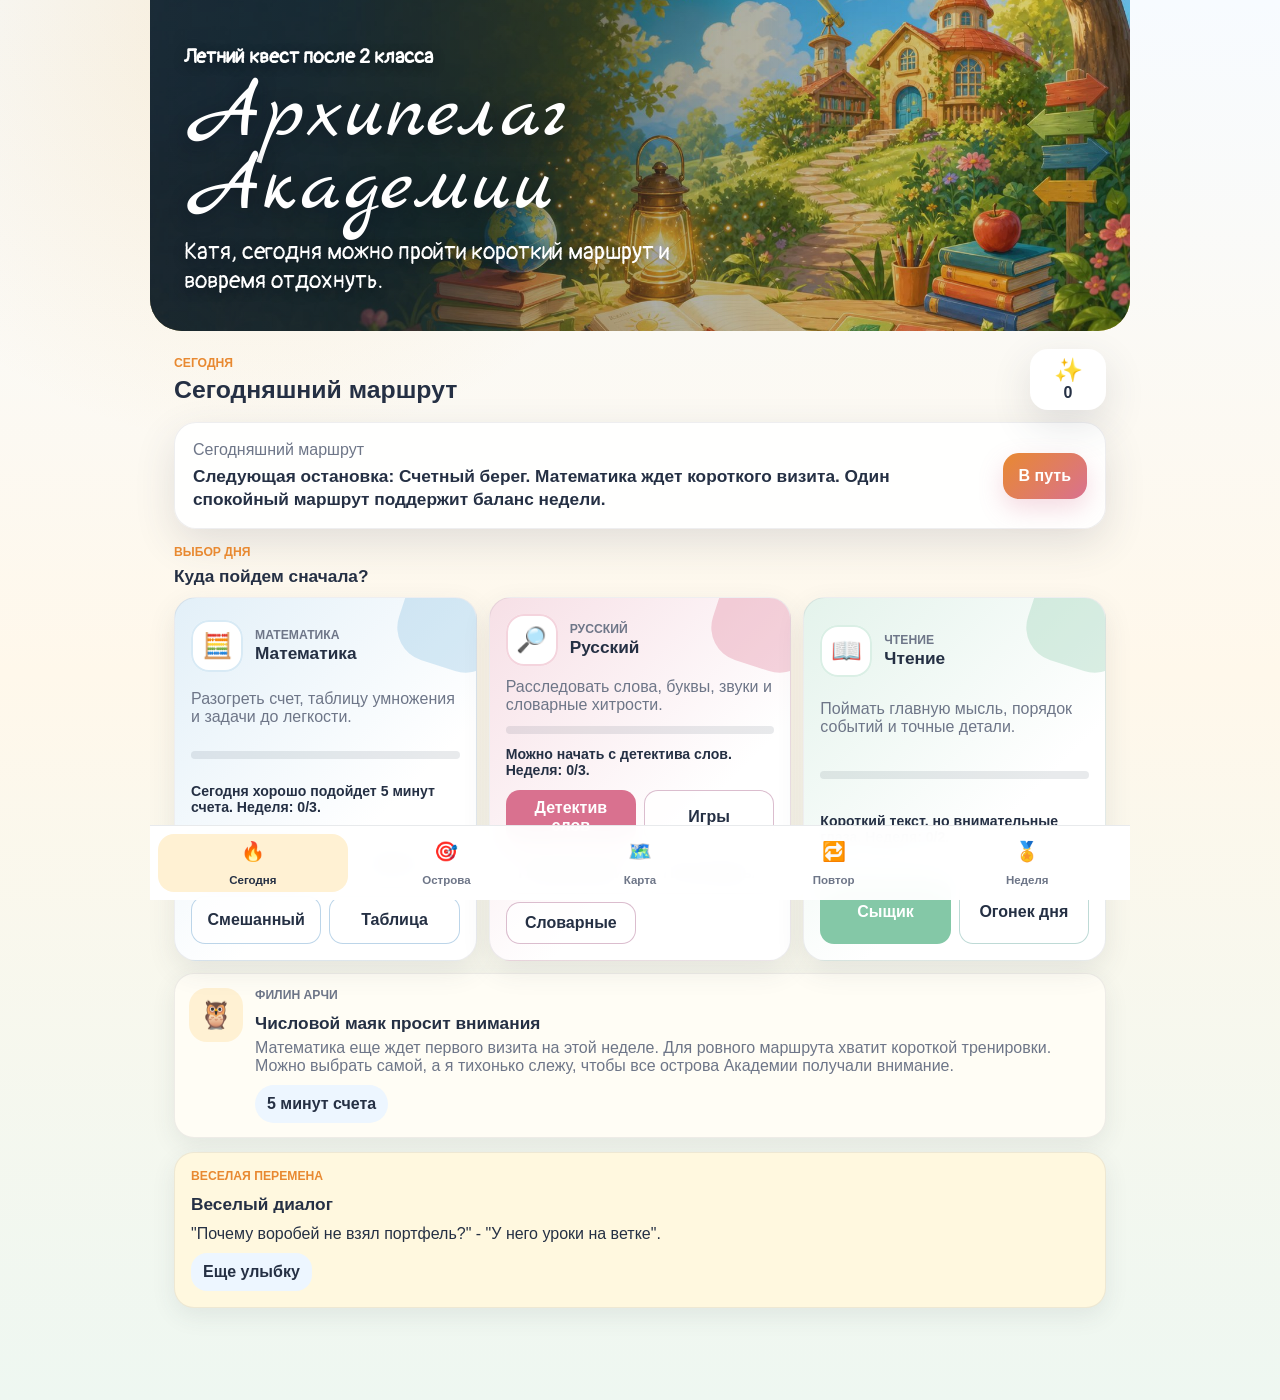
==== commit 7586bb88: "Build interactive academy world map" ====
--- a/summer-academy/index.html
+++ b/summer-academy/index.html
@@ -4,8 +4,8 @@
     <meta charset="UTF-8" />
     <meta name="viewport" content="width=device-width, initial-scale=1.0" />
     <meta name="theme-color" content="#f6b443" />
-    <title>Летняя Академия Кати</title>
-    <link rel="stylesheet" href="styles.css?v=20260626-academy-islands" />
+    <title>Архипелаг Академии Кати</title>
+    <link rel="stylesheet" href="styles.css?v=20260626-academy-world" />
   </head>
   <body>
     <div class="app-shell">
@@ -13,8 +13,8 @@
         <div class="hero__image" aria-hidden="true"></div>
         <div class="hero__content">
           <p class="eyebrow">Летний квест после 2 класса</p>
-          <h1>Летняя Академия Кати</h1>
-          <p id="heroMessage">Сегодня можно зажечь огонек знаний.</p>
+          <h1>Архипелаг Академии</h1>
+          <p id="heroMessage">Сегодня можно пройти короткий маршрут.</p>
         </div>
       </header>
 
@@ -23,9 +23,9 @@
           <div class="section-heading">
             <div>
               <p class="eyebrow">Сегодня</p>
-              <h2 id="todayTitle">Огонек знаний</h2>
+              <h2 id="todayTitle">Сегодняшний маршрут</h2>
             </div>
-            <div class="flame-meter" aria-label="Огонек знаний">
+            <div class="flame-meter" aria-label="Огонек маршрута">
               <span id="streakFlame">🔥</span>
               <strong id="streakDays">0</strong>
             </div>
@@ -85,7 +85,7 @@
 
           <div class="finish-panel hidden" id="finishPanel">
             <p class="eyebrow">Тренировка завершена</p>
-            <h2 id="finishTitle">Катя, огонек знаний горит!</h2>
+            <h2 id="finishTitle">Катя, маршрут завершен!</h2>
             <p id="finishText"></p>
             <div class="result-grid">
               <div><strong id="finishCorrect">0</strong><span>верно</span></div>
@@ -100,7 +100,7 @@
         <section class="view" id="view-trainers" aria-labelledby="trainersTitle">
           <div class="section-heading">
             <div>
-              <p class="eyebrow">Тренажеры</p>
+              <p class="eyebrow">Острова</p>
               <h2 id="trainersTitle">Выбери остров</h2>
             </div>
           </div>
@@ -119,8 +119,8 @@
         <section class="view" id="view-map" aria-labelledby="mapTitle">
           <div class="section-heading">
             <div>
-              <p class="eyebrow">Академия</p>
-              <h2 id="mapTitle">Карта маршрутов</h2>
+              <p class="eyebrow">Карта Академии</p>
+              <h2 id="mapTitle">Архипелаг маршрутов</h2>
             </div>
           </div>
           <div class="academy-map" id="academyMap"></div>
@@ -167,7 +167,7 @@
 
       <nav class="bottom-nav" aria-label="Разделы академии">
         <button class="nav-button active" data-view="today"><span>🔥</span>Сегодня</button>
-        <button class="nav-button" data-view="trainers"><span>🎯</span>Тренажеры</button>
+        <button class="nav-button" data-view="trainers"><span>🎯</span>Острова</button>
         <button class="nav-button" data-view="map"><span>🗺️</span>Карта</button>
         <button class="nav-button" data-view="errors"><span>🔁</span>Повтор</button>
         <button class="nav-button" data-view="week"><span>🏅</span>Неделя</button>
@@ -175,6 +175,6 @@
       </nav>
     </div>
 
-    <script src="script.js?v=20260626-academy-islands"></script>
+    <script src="script.js?v=20260626-academy-world"></script>
   </body>
 </html>
--- a/summer-academy/styles.css
+++ b/summer-academy/styles.css
@@ -41,6 +41,12 @@
   cursor: pointer;
 }
 
+button:focus-visible,
+summary:focus-visible {
+  outline: 3px solid rgba(246, 180, 67, 0.78);
+  outline-offset: 3px;
+}
+
 .app-shell {
   width: min(100%, 980px);
   min-height: 100vh;
@@ -50,7 +56,7 @@
 
 .hero {
   position: relative;
-  min-height: 230px;
+  min-height: 180px;
   margin: 0 -14px 18px;
   overflow: hidden;
   background: #f4cc77;
@@ -69,7 +75,7 @@
   position: relative;
   z-index: 1;
   display: flex;
-  min-height: 230px;
+  min-height: 180px;
   flex-direction: column;
   justify-content: flex-end;
   padding: 28px 18px 24px;
@@ -104,7 +110,7 @@
   max-width: 700px;
   margin-bottom: 12px;
   font-family: "Marck Script", "Pangolin", "Segoe Print", cursive;
-  font-size: clamp(3.4rem, 10vw, 6rem);
+  font-size: clamp(2.8rem, 10vw, 5.2rem);
   font-weight: 400;
   line-height: 0.88;
   text-shadow: 0 4px 18px rgba(8, 15, 28, 0.45);
@@ -522,6 +528,206 @@
   gap: 12px;
 }
 
+.next-stop-card {
+  display: grid;
+  gap: 12px;
+  overflow: hidden;
+  border: 1px solid rgba(37, 48, 68, 0.08);
+  border-radius: 24px;
+  padding: 16px;
+  background:
+    linear-gradient(135deg, rgba(246, 180, 67, 0.24), rgba(132, 200, 167, 0.2)),
+    #fff;
+  box-shadow: var(--shadow);
+}
+
+.next-stop-card h3,
+.next-stop-card p {
+  margin-bottom: 0;
+}
+
+.academy-world {
+  display: grid;
+  gap: 14px;
+}
+
+.world-map {
+  position: relative;
+  display: grid;
+  gap: 10px;
+  min-height: 360px;
+  overflow: hidden;
+  border: 1px solid rgba(37, 48, 68, 0.08);
+  border-radius: 28px;
+  padding: 16px;
+  background:
+    radial-gradient(circle at 18% 22%, rgba(125, 185, 223, 0.3), transparent 9rem),
+    radial-gradient(circle at 76% 24%, rgba(217, 113, 143, 0.24), transparent 8rem),
+    radial-gradient(circle at 40% 76%, rgba(132, 200, 167, 0.26), transparent 9rem),
+    linear-gradient(145deg, #eaf7ff 0%, #fff8df 52%, #eef7f1 100%);
+  box-shadow: inset 0 0 0 1px rgba(255, 255, 255, 0.55), var(--shadow);
+}
+
+.world-map::before {
+  content: "";
+  position: absolute;
+  inset: 28px;
+  border: 2px dashed rgba(37, 48, 68, 0.12);
+  border-radius: 48% 52% 44% 56%;
+  transform: rotate(-7deg);
+}
+
+.world-island {
+  position: relative;
+  z-index: 1;
+  display: grid;
+  grid-template-columns: 46px 1fr;
+  gap: 10px;
+  align-items: center;
+  border-radius: 18px;
+  padding: 10px;
+  color: var(--ink);
+  background: rgba(255, 255, 255, 0.82);
+  box-shadow: 0 8px 22px rgba(56, 64, 82, 0.12);
+  text-align: left;
+}
+
+.world-island__marker {
+  display: grid;
+  width: 46px;
+  height: 46px;
+  place-items: center;
+  border-radius: 50%;
+  background: color-mix(in srgb, var(--island-color) 72%, #ffffff);
+  font-size: 1.35rem;
+}
+
+.world-island__label {
+  font-family: "Pangolin", "Segoe Print", cursive;
+  font-size: 1.05rem;
+  font-weight: 700;
+}
+
+.world-island small {
+  grid-column: 2;
+  color: var(--muted);
+  font-weight: 800;
+}
+
+.world-island--active {
+  box-shadow: 0 12px 28px color-mix(in srgb, var(--island-color) 26%, transparent);
+  outline: 3px solid color-mix(in srgb, var(--island-color) 42%, #ffffff);
+}
+
+.island-drawer {
+  display: grid;
+  gap: 12px;
+  border: 1px solid rgba(37, 48, 68, 0.08);
+  border-radius: 24px;
+  padding: 16px;
+  background:
+    linear-gradient(135deg, color-mix(in srgb, var(--island-color) 18%, #ffffff), #ffffff 62%),
+    #fff;
+  box-shadow: 0 10px 28px rgba(56, 64, 82, 0.1);
+}
+
+.route-map {
+  display: grid;
+  gap: 12px;
+}
+
+.island-route {
+  display: grid;
+  gap: 10px;
+  border-radius: 18px;
+  padding: 12px;
+  background: rgba(255, 255, 255, 0.68);
+  box-shadow: inset 0 0 0 1px rgba(37, 48, 68, 0.07);
+}
+
+.island-route__heading {
+  display: grid;
+  gap: 6px;
+}
+
+.island-route h4 {
+  margin: 0 0 4px;
+  font-family: "Pangolin", "Segoe Print", cursive;
+  font-size: 1.05rem;
+}
+
+.island-route p {
+  margin-bottom: 0;
+  color: var(--muted);
+}
+
+.island-route__heading > span {
+  width: fit-content;
+  border-radius: 999px;
+  padding: 5px 8px;
+  background: rgba(255, 255, 255, 0.78);
+  color: var(--muted);
+  font-size: 0.8rem;
+  font-weight: 850;
+}
+
+.island-path {
+  position: relative;
+  display: grid;
+  gap: 8px;
+}
+
+.path-node {
+  position: relative;
+  display: grid;
+  grid-template-columns: 42px 1fr;
+  gap: 10px;
+  align-items: center;
+  border-radius: 16px;
+  padding: 9px;
+  color: var(--ink);
+  background: rgba(255, 255, 255, 0.9);
+  box-shadow: inset 0 0 0 1px rgba(37, 48, 68, 0.08);
+  text-align: left;
+}
+
+.path-node__dot {
+  display: grid;
+  width: 42px;
+  height: 42px;
+  place-items: center;
+  border-radius: 50%;
+  background: color-mix(in srgb, var(--island-color) 28%, #ffffff);
+  color: var(--ink);
+  font-weight: 950;
+}
+
+.path-node strong,
+.path-node small {
+  display: block;
+}
+
+.path-node small {
+  margin-top: 2px;
+  color: var(--muted);
+  font-size: 0.78rem;
+  font-weight: 800;
+}
+
+.path-node--review .path-node__dot {
+  background: #ffe3dc;
+  color: var(--danger);
+}
+
+.path-node--mastered .path-node__dot {
+  background: color-mix(in srgb, var(--mint) 52%, #ffffff);
+  color: var(--leaf);
+}
+
+.path-node--next {
+  box-shadow: inset 0 0 0 2px color-mix(in srgb, var(--island-color) 42%, #ffffff), 0 8px 20px rgba(56, 64, 82, 0.12);
+}
+
 .trainer-grid {
   display: grid;
   gap: 12px;
@@ -560,6 +766,7 @@
 }
 
 .trainer-island p,
+.island-drawer p,
 .peninsula-card p,
 .map-route p {
   margin-bottom: 0;
@@ -604,6 +811,30 @@
   gap: 10px;
 }
 
+.mini-route-line {
+  display: flex;
+  gap: 8px;
+  overflow-x: auto;
+  padding-bottom: 2px;
+}
+
+.mini-route-line span {
+  display: grid;
+  min-width: 154px;
+  gap: 3px;
+  border-radius: 14px;
+  padding: 9px 10px;
+  background: rgba(255, 255, 255, 0.72);
+  box-shadow: inset 0 0 0 1px rgba(37, 48, 68, 0.07);
+  font-weight: 850;
+}
+
+.mini-route-line small {
+  color: var(--muted);
+  font-size: 0.76rem;
+  font-weight: 800;
+}
+
 .trainer-island__routes {
   display: grid;
   gap: 10px;
@@ -661,6 +892,23 @@
   color: #fff;
   background: var(--island-color, var(--sun-strong));
   box-shadow: 0 8px 18px color-mix(in srgb, var(--island-color) 24%, transparent);
+}
+
+.trainer-island,
+.subject-card,
+.route-action,
+.path-node,
+.world-island,
+.nav-button {
+  transition: transform 0.18s ease, box-shadow 0.18s ease, background 0.18s ease;
+}
+
+.trainer-island h3,
+.island-drawer h3,
+.peninsula-card h4,
+.map-route h4 {
+  font-family: "Pangolin", "Segoe Print", cursive;
+  font-weight: 700;
 }
 
 .trainer-card {
@@ -1219,7 +1467,37 @@
   }
 
   .academy-map {
-    grid-template-columns: repeat(2, 1fr);
+    grid-template-columns: 1fr;
+  }
+
+  .next-stop-card {
+    grid-template-columns: 1fr auto;
+    align-items: center;
+  }
+
+  .world-map {
+    min-height: 430px;
+  }
+
+  .world-island {
+    position: absolute;
+    left: var(--island-x);
+    top: var(--island-y);
+    width: 210px;
+    transform: translate(-50%, -50%);
+  }
+
+  .world-island--active {
+    transform: translate(-50%, -50%) scale(1.04);
+  }
+
+  .island-route__heading {
+    grid-template-columns: 1fr auto;
+    align-items: start;
+  }
+
+  .island-path {
+    grid-template-columns: repeat(auto-fit, minmax(190px, 1fr));
   }
 
   .trainer-grid {
@@ -1230,3 +1508,40 @@
     grid-template-columns: repeat(3, 1fr);
   }
 }
+
+@media (hover: hover) {
+  .trainer-island:hover,
+  .subject-card:hover {
+    transform: translateY(-2px);
+  }
+
+  .route-action:hover,
+  .path-node:hover {
+    transform: translateY(-1px);
+  }
+
+  .world-island:hover {
+    box-shadow: 0 14px 30px color-mix(in srgb, var(--island-color) 24%, transparent);
+  }
+
+  .world-island--active:hover {
+    transform: translate(-50%, -50%) scale(1.04);
+  }
+}
+
+@media (hover: hover) and (max-width: 719px) {
+  .world-island:hover {
+    transform: translateY(-1px);
+  }
+}
+
+@media (prefers-reduced-motion: reduce) {
+  *,
+  *::before,
+  *::after {
+    animation-duration: 0.01ms !important;
+    animation-iteration-count: 1 !important;
+    scroll-behavior: auto !important;
+    transition-duration: 0.01ms !important;
+  }
+}
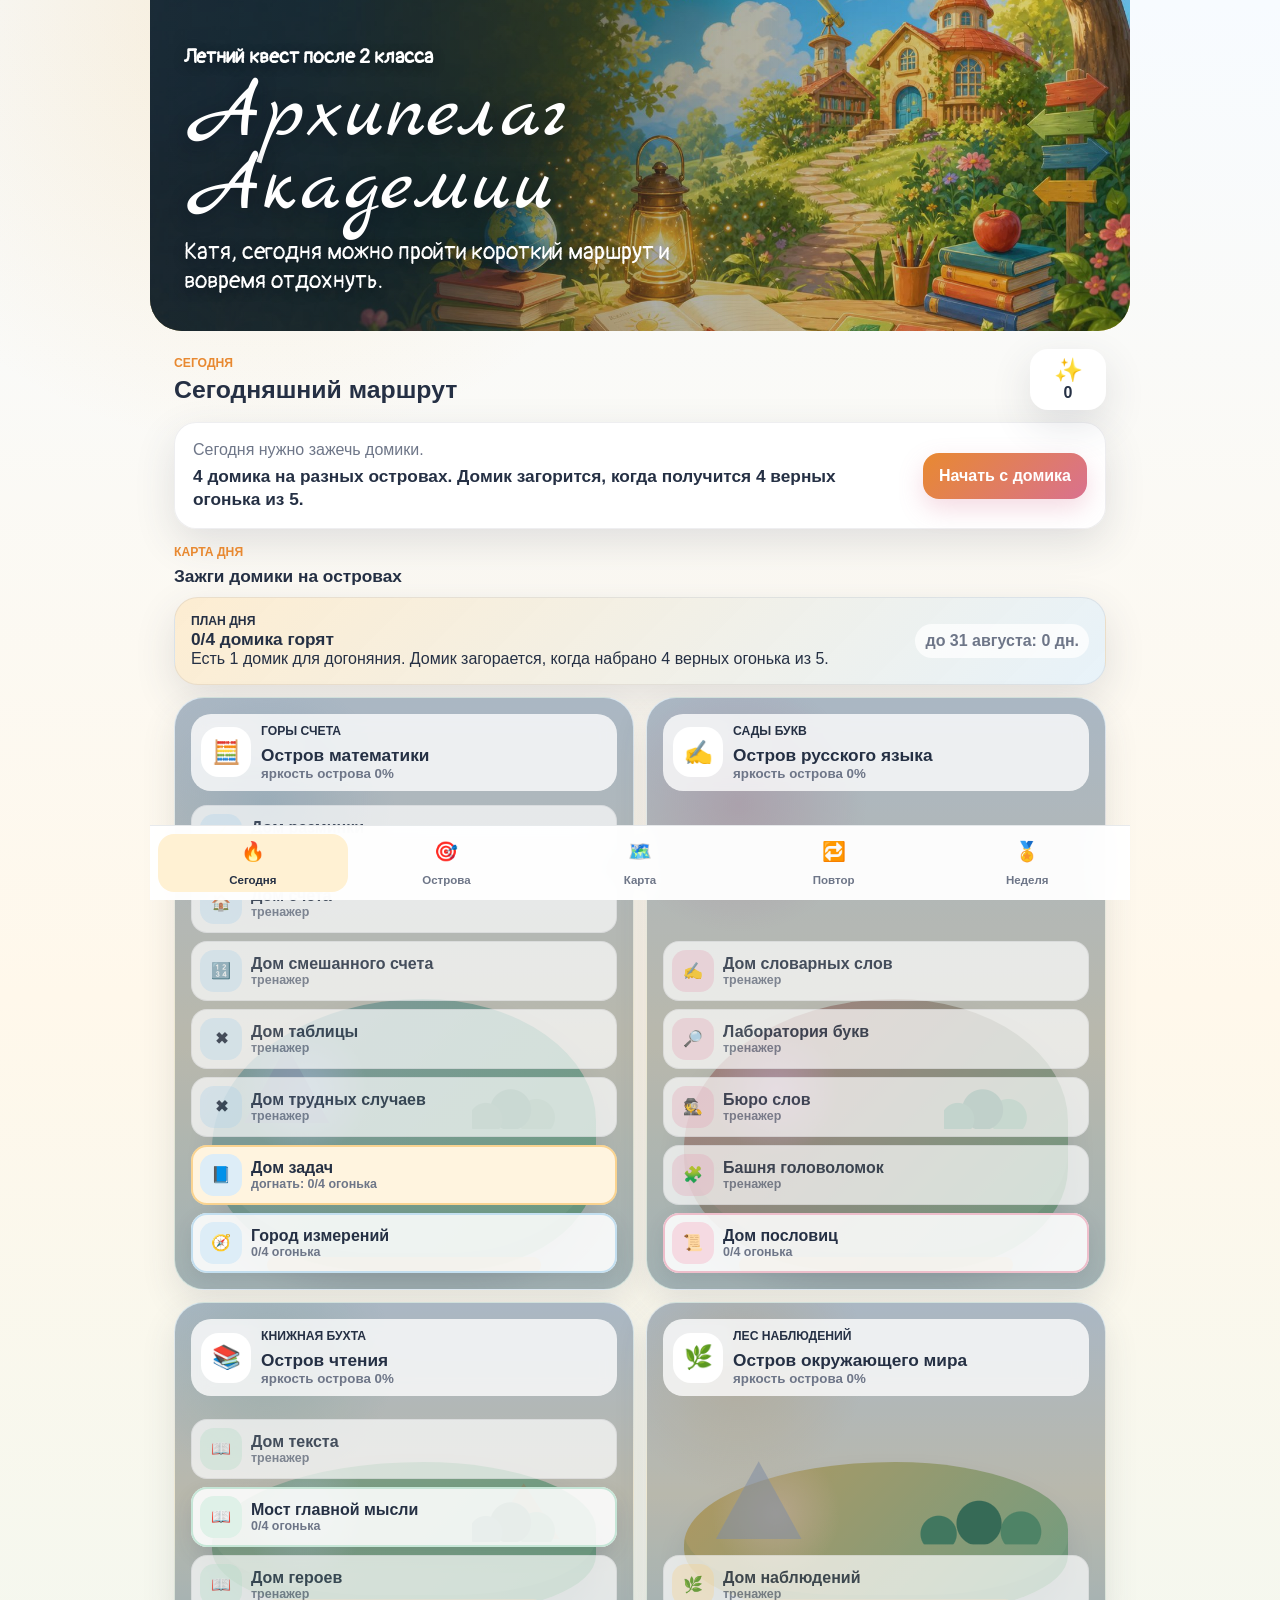
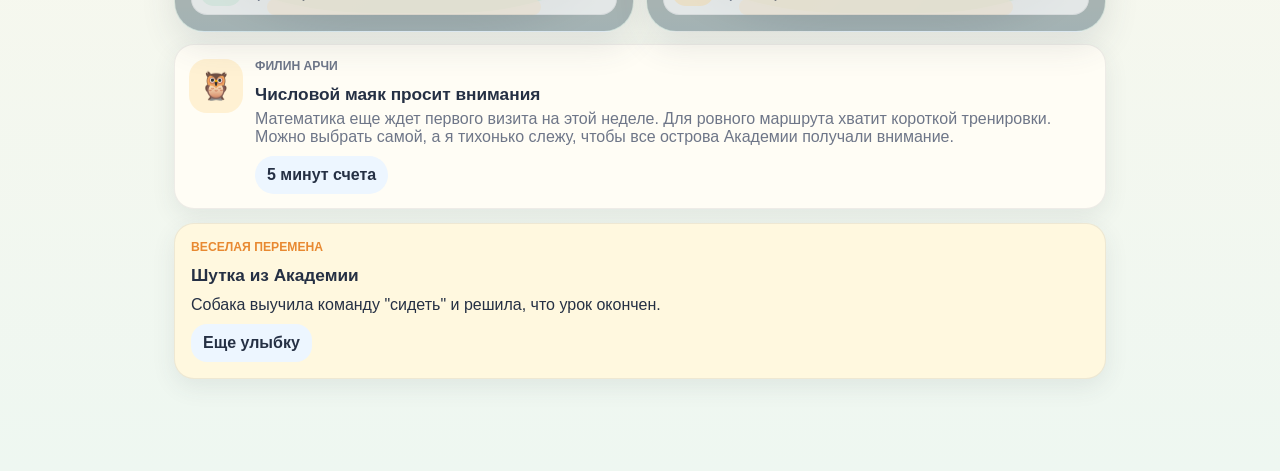
==== commit d5041d6e: "Add daily island house progression" ====
--- a/summer-academy/index.html
+++ b/summer-academy/index.html
@@ -5,7 +5,7 @@
     <meta name="viewport" content="width=device-width, initial-scale=1.0" />
     <meta name="theme-color" content="#f6b443" />
     <title>Архипелаг Академии Кати</title>
-    <link rel="stylesheet" href="styles.css?v=20260626-academy-world" />
+    <link rel="stylesheet" href="styles.css?v=20260629-island-houses" />
   </head>
   <body>
     <div class="app-shell">
@@ -175,6 +175,6 @@
       </nav>
     </div>
 
-    <script src="script.js?v=20260626-academy-world"></script>
+    <script src="script.js?v=20260629-island-houses"></script>
   </body>
 </html>
--- a/summer-academy/styles.css
+++ b/summer-academy/styles.css
@@ -266,6 +266,243 @@
   gap: 12px;
 }
 
+.daily-island-grid {
+  align-items: stretch;
+}
+
+.daily-route-panel {
+  display: grid;
+  gap: 12px;
+  border: 1px solid rgba(37, 48, 68, 0.08);
+  border-radius: 24px;
+  padding: 16px;
+  background:
+    linear-gradient(135deg, rgba(246, 180, 67, 0.24), rgba(125, 185, 223, 0.18)),
+    #fff;
+  box-shadow: var(--shadow);
+}
+
+.daily-route-panel h3,
+.daily-route-panel p {
+  margin-bottom: 0;
+}
+
+.daily-route-panel__date {
+  width: fit-content;
+  border-radius: 999px;
+  padding: 8px 10px;
+  background: rgba(255, 255, 255, 0.76);
+  color: var(--muted);
+  font-weight: 850;
+}
+
+.daily-island {
+  position: relative;
+  display: grid;
+  min-height: 330px;
+  align-content: space-between;
+  gap: 14px;
+  overflow: hidden;
+  border: 1px solid rgba(37, 48, 68, 0.08);
+  border-radius: 30px;
+  padding: 16px;
+  background:
+    radial-gradient(circle at 20% 18%, color-mix(in srgb, var(--island-color) 24%, transparent), transparent 8rem),
+    linear-gradient(180deg, #eaf7ff 0%, #fff8dd 58%, #dff0e8 100%);
+  box-shadow: 0 14px 34px rgba(56, 64, 82, 0.12);
+  isolation: isolate;
+}
+
+.daily-island::after {
+  content: "";
+  position: absolute;
+  inset: 0;
+  background: rgba(37, 48, 68, var(--island-dim));
+  pointer-events: none;
+  z-index: 1;
+}
+
+.daily-island__sky,
+.daily-island__land {
+  position: absolute;
+  inset: 0;
+  z-index: 0;
+}
+
+.daily-island__sky::before {
+  content: "";
+  position: absolute;
+  left: 18px;
+  top: 22px;
+  width: 68px;
+  height: 28px;
+  border-radius: 999px;
+  background: rgba(255, 255, 255, 0.62);
+  box-shadow: 48px 16px 0 -6px rgba(255, 255, 255, 0.48);
+}
+
+.daily-island__land::before {
+  content: "";
+  position: absolute;
+  left: 8%;
+  right: 8%;
+  bottom: 18px;
+  height: 46%;
+  border-radius: 55% 45% 38% 42%;
+  background:
+    radial-gradient(circle at 24% 34%, color-mix(in srgb, var(--island-color) 44%, #ffffff), transparent 4rem),
+    linear-gradient(135deg, color-mix(in srgb, var(--island-color) 58%, #f2e6a3), #8fcf9d);
+  box-shadow: inset 0 -18px 0 rgba(77, 139, 100, 0.12), 0 16px 28px rgba(56, 64, 82, 0.12);
+}
+
+.daily-island__mountain {
+  position: absolute;
+  left: 15%;
+  bottom: 28%;
+  width: 86px;
+  height: 78px;
+  background: #aebbd0;
+  clip-path: polygon(50% 0, 100% 100%, 0 100%);
+  opacity: 0.55;
+}
+
+.daily-island--russian .daily-island__mountain {
+  display: none;
+}
+
+.daily-island--reading .daily-island__mountain {
+  left: auto;
+  right: 16%;
+  width: 72px;
+  height: 56px;
+  background: #c8a66a;
+}
+
+.daily-island__forest {
+  position: absolute;
+  right: 15%;
+  bottom: 27%;
+  width: 92px;
+  height: 48px;
+  background:
+    radial-gradient(circle at 15% 80%, #4f996b 0 16px, transparent 17px),
+    radial-gradient(circle at 42% 60%, #3f865e 0 20px, transparent 21px),
+    radial-gradient(circle at 70% 76%, #63aa75 0 18px, transparent 19px);
+}
+
+.daily-island--math .daily-island__forest {
+  opacity: 0.45;
+}
+
+.daily-island--world .daily-island__forest {
+  right: 10%;
+  width: 136px;
+  transform: scale(1.1);
+}
+
+.daily-island__shore {
+  position: absolute;
+  left: 20%;
+  right: 20%;
+  bottom: 16px;
+  height: 16px;
+  border-radius: 999px;
+  background: rgba(244, 204, 119, 0.72);
+}
+
+.daily-island__header {
+  position: relative;
+  z-index: 2;
+  display: grid;
+  grid-template-columns: 50px 1fr;
+  gap: 10px;
+  align-items: center;
+  border-radius: 20px;
+  padding: 10px;
+  background: rgba(255, 255, 255, 0.78);
+  backdrop-filter: blur(8px);
+}
+
+.daily-island__header > span {
+  display: grid;
+  width: 50px;
+  height: 50px;
+  place-items: center;
+  border-radius: 18px;
+  background: #fff;
+  font-size: 1.45rem;
+}
+
+.daily-island__header h3,
+.daily-island__header small {
+  display: block;
+  margin: 0;
+}
+
+.daily-island__header small {
+  color: var(--muted);
+  font-weight: 850;
+}
+
+.daily-house-list {
+  position: relative;
+  z-index: 2;
+  display: grid;
+  gap: 8px;
+}
+
+.daily-house {
+  display: grid;
+  grid-template-columns: 42px 1fr;
+  gap: 9px;
+  align-items: center;
+  border-radius: 16px;
+  padding: 9px;
+  color: var(--ink);
+  background: rgba(255, 255, 255, 0.88);
+  box-shadow: inset 0 0 0 1px rgba(37, 48, 68, 0.08);
+  text-align: left;
+}
+
+.daily-house__icon {
+  display: grid;
+  width: 42px;
+  height: 42px;
+  place-items: center;
+  border-radius: 14px;
+  background: color-mix(in srgb, var(--island-color) 26%, #ffffff);
+  font-weight: 950;
+}
+
+.daily-house strong,
+.daily-house small {
+  display: block;
+}
+
+.daily-house small {
+  color: var(--muted);
+  font-size: 0.78rem;
+  font-weight: 850;
+}
+
+.daily-house--today {
+  box-shadow: inset 0 0 0 2px color-mix(in srgb, var(--island-color) 46%, #ffffff), 0 8px 20px rgba(56, 64, 82, 0.12);
+}
+
+.daily-house--catchup {
+  background: #fff4df;
+  box-shadow: inset 0 0 0 2px rgba(246, 180, 67, 0.5);
+}
+
+.daily-house--lit {
+  background: #fff8df;
+  box-shadow: inset 0 0 0 2px rgba(246, 180, 67, 0.72), 0 0 24px rgba(246, 180, 67, 0.34);
+}
+
+.daily-house--quiet {
+  opacity: 0.78;
+}
+
 .subject-card {
   position: relative;
   display: grid;
@@ -397,6 +634,13 @@
 .danger-action {
   color: #fff;
   background: var(--danger);
+}
+
+button:disabled,
+.file-import--disabled {
+  cursor: not-allowed;
+  opacity: 0.48;
+  filter: grayscale(0.25);
 }
 
 .quest-panel,
@@ -896,6 +1140,8 @@
 
 .trainer-island,
 .subject-card,
+.daily-island,
+.daily-house,
 .route-action,
 .path-node,
 .world-island,
@@ -1466,6 +1712,16 @@
     grid-template-columns: repeat(3, 1fr);
   }
 
+  .daily-island-grid {
+    grid-template-columns: repeat(2, minmax(0, 1fr));
+  }
+
+  .daily-route-panel {
+    grid-column: 1 / -1;
+    grid-template-columns: 1fr auto;
+    align-items: center;
+  }
+
   .academy-map {
     grid-template-columns: 1fr;
   }
@@ -1511,12 +1767,14 @@
 
 @media (hover: hover) {
   .trainer-island:hover,
-  .subject-card:hover {
+  .subject-card:hover,
+  .daily-island:hover {
     transform: translateY(-2px);
   }
 
   .route-action:hover,
-  .path-node:hover {
+  .path-node:hover,
+  .daily-house:hover {
     transform: translateY(-1px);
   }
 
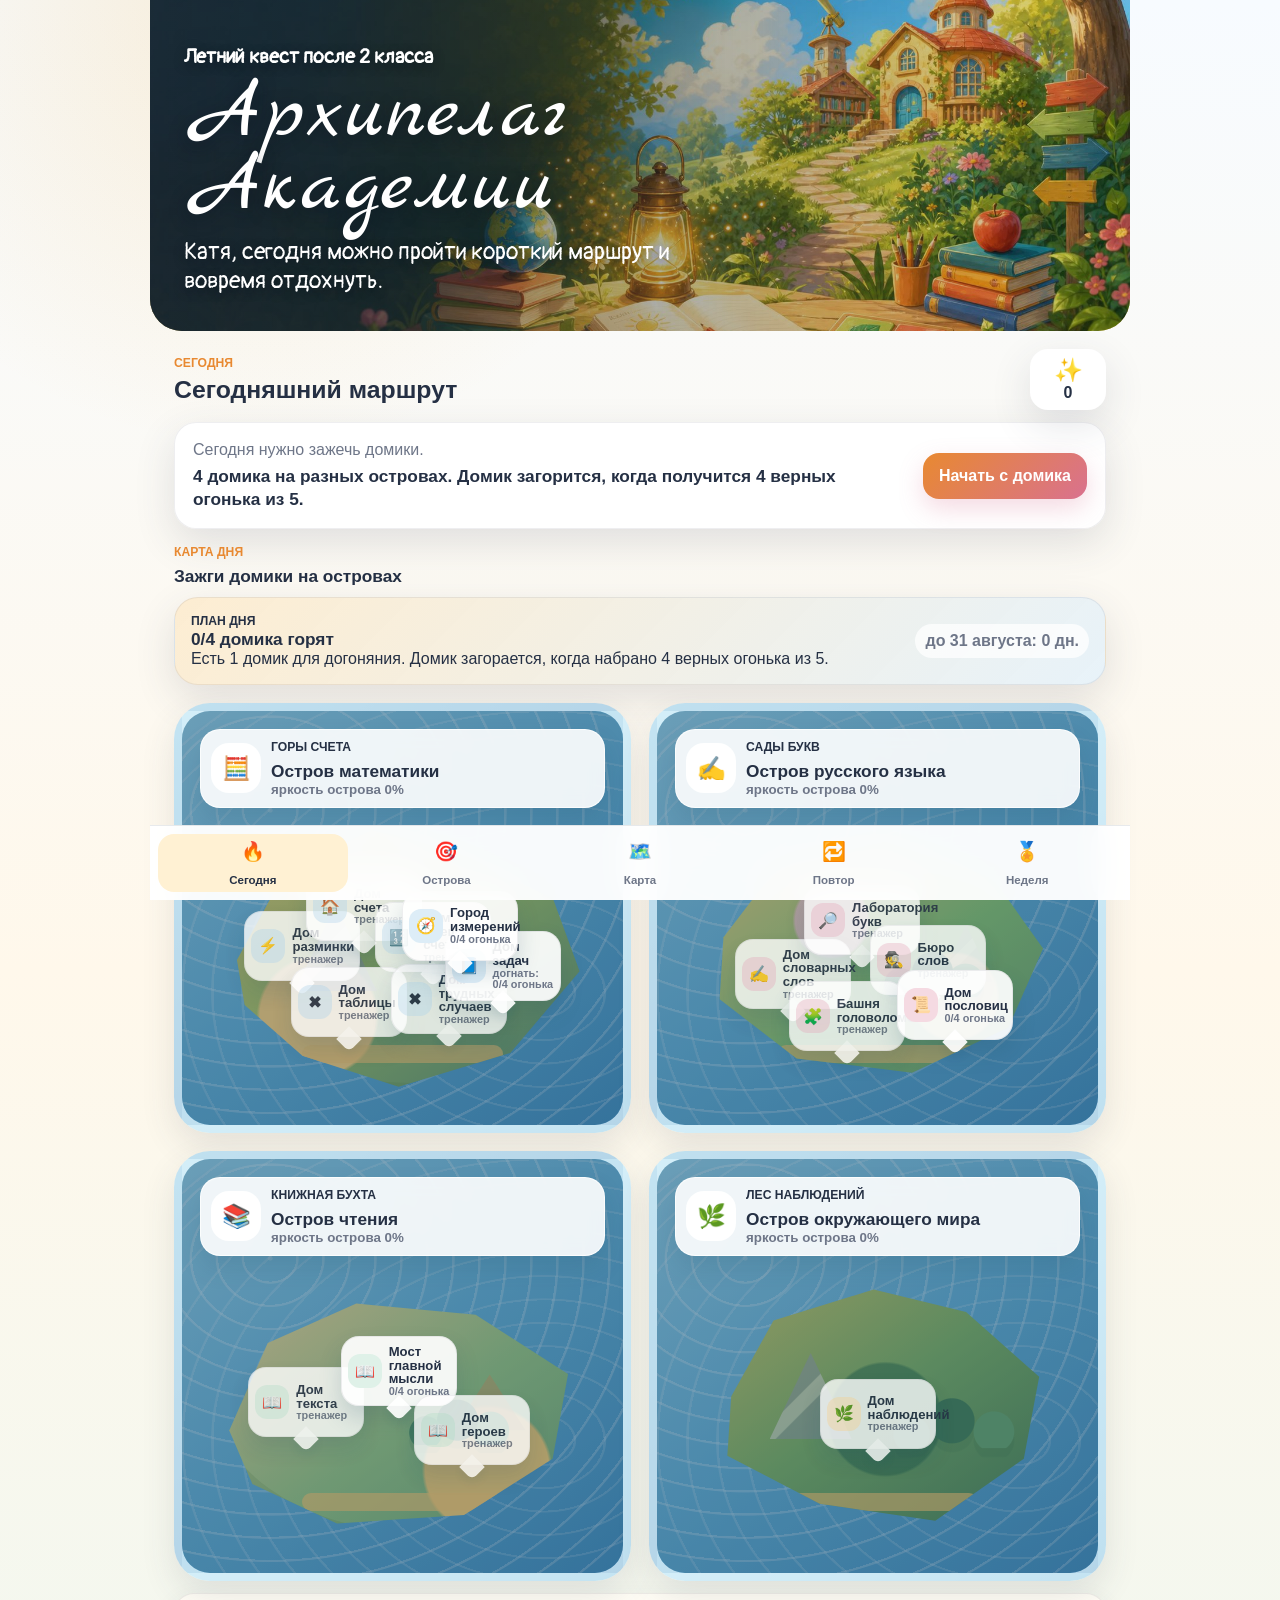
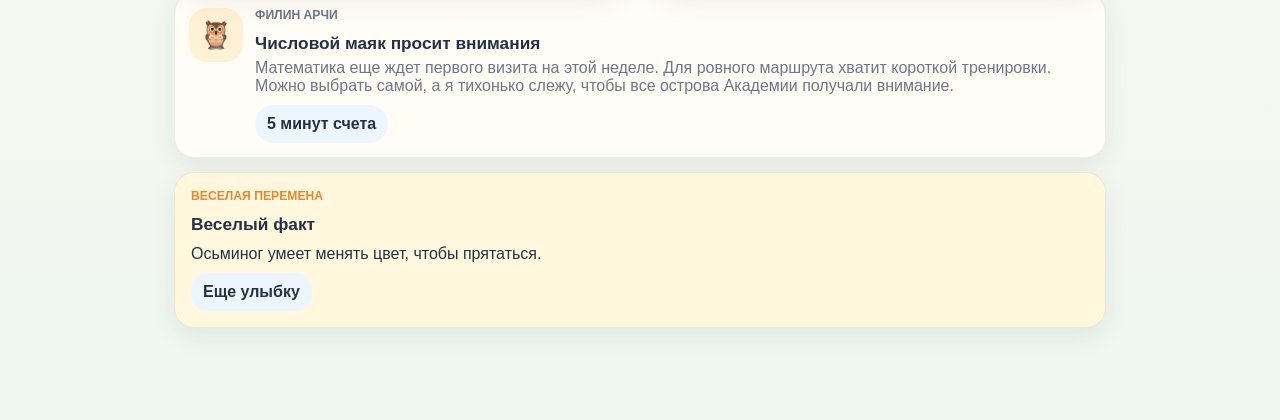
==== commit 9cab0ac8: "Make academy daily map feel like real islands" ====
--- a/summer-academy/index.html
+++ b/summer-academy/index.html
@@ -5,7 +5,7 @@
     <meta name="viewport" content="width=device-width, initial-scale=1.0" />
     <meta name="theme-color" content="#f6b443" />
     <title>Архипелаг Академии Кати</title>
-    <link rel="stylesheet" href="styles.css?v=20260629-island-houses" />
+    <link rel="stylesheet" href="styles.css?v=20260629-map-islands" />
   </head>
   <body>
     <div class="app-shell">
@@ -175,6 +175,6 @@
       </nav>
     </div>
 
-    <script src="script.js?v=20260629-island-houses"></script>
+    <script src="script.js?v=20260629-map-islands"></script>
   </body>
 </html>
--- a/summer-academy/styles.css
+++ b/summer-academy/styles.css
@@ -503,6 +503,201 @@
   opacity: 0.78;
 }
 
+.daily-island-grid {
+  gap: 18px;
+}
+
+.daily-island {
+  min-height: 430px;
+  align-content: stretch;
+  padding: 18px;
+  background:
+    radial-gradient(circle at 12% 22%, rgba(255, 255, 255, 0.58) 0 2px, transparent 3px),
+    radial-gradient(circle at 72% 18%, rgba(255, 255, 255, 0.46) 0 2px, transparent 3px),
+    radial-gradient(circle at 36% 80%, rgba(255, 255, 255, 0.38) 0 2px, transparent 3px),
+    linear-gradient(145deg, #8ed3ee 0%, #5fb4dc 48%, #3d92c4 100%);
+  border: 8px solid rgba(255, 255, 255, 0.62);
+  border-radius: 36px;
+}
+
+.daily-island::before {
+  content: "";
+  position: absolute;
+  inset: 0;
+  z-index: 1;
+  background:
+    repeating-radial-gradient(ellipse at 20% 24%, rgba(255, 255, 255, 0.34) 0 2px, transparent 3px 26px),
+    repeating-radial-gradient(ellipse at 82% 68%, rgba(255, 255, 255, 0.24) 0 2px, transparent 3px 30px);
+  opacity: 0.62;
+  pointer-events: none;
+}
+
+.daily-island::after {
+  z-index: 5;
+}
+
+.daily-island__sky {
+  display: none;
+}
+
+.daily-island__land {
+  inset: 108px 28px 24px;
+  z-index: 3;
+  border-radius: 42% 58% 46% 54%;
+  background:
+    radial-gradient(circle at 22% 74%, #f3d987 0 18%, transparent 19%),
+    radial-gradient(circle at 76% 28%, #d5bd68 0 16%, transparent 17%),
+    linear-gradient(145deg, #f5d679 0%, #d3c96e 28%, #77bd68 62%, #509b5f 100%);
+  clip-path: polygon(8% 44%, 18% 18%, 39% 7%, 63% 11%, 84% 25%, 95% 49%, 82% 78%, 58% 92%, 31% 86%, 12% 67%);
+  box-shadow:
+    inset 0 -18px 0 rgba(85, 131, 66, 0.18),
+    inset 0 8px 0 rgba(255, 255, 255, 0.2),
+    0 20px 0 rgba(238, 205, 128, 0.62),
+    0 24px 26px rgba(33, 87, 112, 0.25);
+}
+
+.daily-island__land::before {
+  display: none;
+}
+
+.daily-island--math .daily-island__land {
+  clip-path: polygon(7% 50%, 19% 20%, 42% 4%, 65% 13%, 89% 28%, 96% 54%, 78% 83%, 49% 95%, 24% 84%, 9% 66%);
+  background:
+    radial-gradient(circle at 28% 70%, #f4d484 0 17%, transparent 18%),
+    linear-gradient(145deg, #ead176 0%, #9cc66c 48%, #4f8e78 100%);
+}
+
+.daily-island--russian .daily-island__land {
+  clip-path: polygon(10% 42%, 24% 17%, 52% 8%, 80% 21%, 93% 46%, 84% 74%, 59% 90%, 29% 85%, 9% 64%);
+  background:
+    radial-gradient(circle at 38% 36%, rgba(255, 205, 224, 0.7) 0 12%, transparent 13%),
+    radial-gradient(circle at 70% 63%, rgba(255, 226, 151, 0.7) 0 13%, transparent 14%),
+    linear-gradient(145deg, #f7d783, #83c879 55%, #619d6e);
+}
+
+.daily-island--reading .daily-island__land {
+  clip-path: polygon(5% 58%, 15% 27%, 38% 13%, 69% 17%, 93% 38%, 89% 68%, 66% 88%, 33% 91%, 11% 77%);
+  background:
+    radial-gradient(circle at 72% 72%, #efd17c 0 18%, transparent 19%),
+    linear-gradient(145deg, #ffe0a1, #93ca89 54%, #65a879);
+}
+
+.daily-island--world .daily-island__land {
+  clip-path: polygon(12% 46%, 23% 19%, 49% 8%, 73% 16%, 92% 39%, 88% 68%, 65% 90%, 35% 84%, 11% 67%);
+  background:
+    radial-gradient(circle at 52% 54%, rgba(43, 116, 79, 0.55) 0 22%, transparent 23%),
+    linear-gradient(145deg, #d6d06f, #77b56c 48%, #3e815a);
+}
+
+.daily-island__mountain {
+  z-index: 4;
+  left: 22%;
+  bottom: 39%;
+  width: 82px;
+  height: 86px;
+  background:
+    linear-gradient(135deg, transparent 0 42%, rgba(255, 255, 255, 0.74) 43% 54%, transparent 55%),
+    #96a4b4;
+  filter: drop-shadow(0 8px 0 rgba(86, 104, 126, 0.18));
+}
+
+.daily-island--russian .daily-island__mountain {
+  display: block;
+  left: 66%;
+  bottom: 42%;
+  width: 54px;
+  height: 58px;
+  opacity: 0.26;
+}
+
+.daily-island--reading .daily-island__mountain {
+  right: 18%;
+  bottom: 42%;
+}
+
+.daily-island__forest {
+  z-index: 4;
+  right: 18%;
+  bottom: 37%;
+  width: 118px;
+  height: 62px;
+  filter: drop-shadow(0 8px 0 rgba(43, 106, 73, 0.12));
+}
+
+.daily-island__shore {
+  z-index: 4;
+  left: 24%;
+  right: 24%;
+  bottom: 38px;
+  height: 18px;
+  opacity: 0.9;
+}
+
+.daily-island__header {
+  z-index: 7;
+  width: min(100%, 430px);
+  align-self: start;
+  background: rgba(255, 255, 255, 0.9);
+  border: 1px solid rgba(255, 255, 255, 0.78);
+  box-shadow: 0 12px 24px rgba(31, 76, 101, 0.14);
+}
+
+.daily-house-list {
+  position: absolute;
+  inset: 108px 28px 24px;
+  z-index: 8;
+  display: block;
+}
+
+.daily-house {
+  position: absolute;
+  left: var(--house-x);
+  top: var(--house-y);
+  width: 116px;
+  min-height: 70px;
+  grid-template-columns: 34px 1fr;
+  gap: 7px;
+  padding: 7px;
+  border-radius: 18px;
+  background: rgba(255, 255, 255, 0.92);
+  box-shadow: 0 12px 22px rgba(31, 76, 101, 0.18), inset 0 0 0 1px rgba(37, 48, 68, 0.08);
+  transform: translate(-50%, -50%);
+}
+
+.daily-house::after {
+  content: "";
+  position: absolute;
+  left: 50%;
+  bottom: -11px;
+  width: 18px;
+  height: 18px;
+  border-radius: 0 0 6px 0;
+  background: inherit;
+  transform: translateX(-50%) rotate(45deg);
+  box-shadow: 4px 4px 8px rgba(31, 76, 101, 0.08);
+  z-index: -1;
+}
+
+.daily-house__icon {
+  width: 34px;
+  height: 34px;
+  border-radius: 12px;
+}
+
+.daily-house strong {
+  font-size: 0.82rem;
+  line-height: 1.04;
+}
+
+.daily-house small {
+  font-size: 0.68rem;
+  line-height: 1.05;
+}
+
+.daily-house--quiet {
+  opacity: 0.86;
+}
+
 .subject-card {
   position: relative;
   display: grid;
@@ -1773,9 +1968,12 @@
   }
 
   .route-action:hover,
-  .path-node:hover,
+  .path-node:hover {
+    transform: translateY(-1px);
+  }
+
   .daily-house:hover {
-    transform: translateY(-1px);
+    transform: translate(-50%, -50%) translateY(-3px);
   }
 
   .world-island:hover {
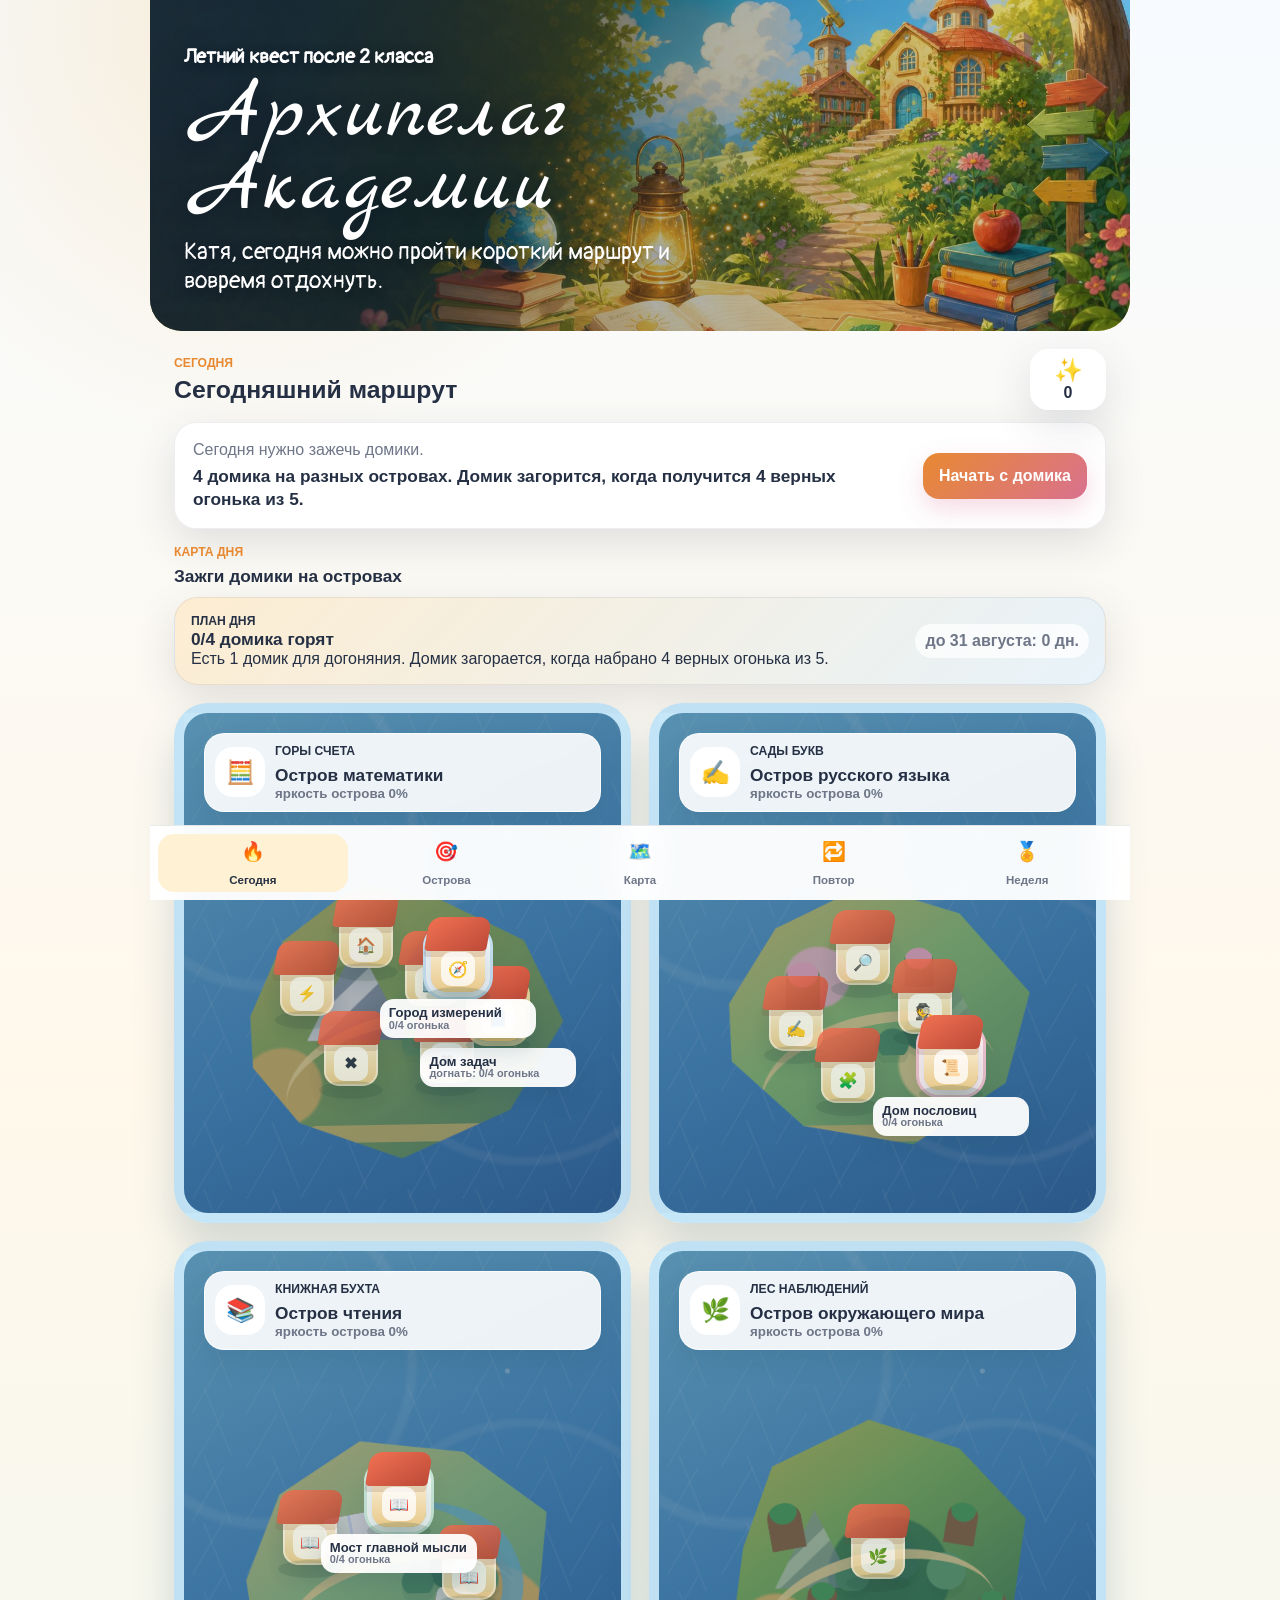
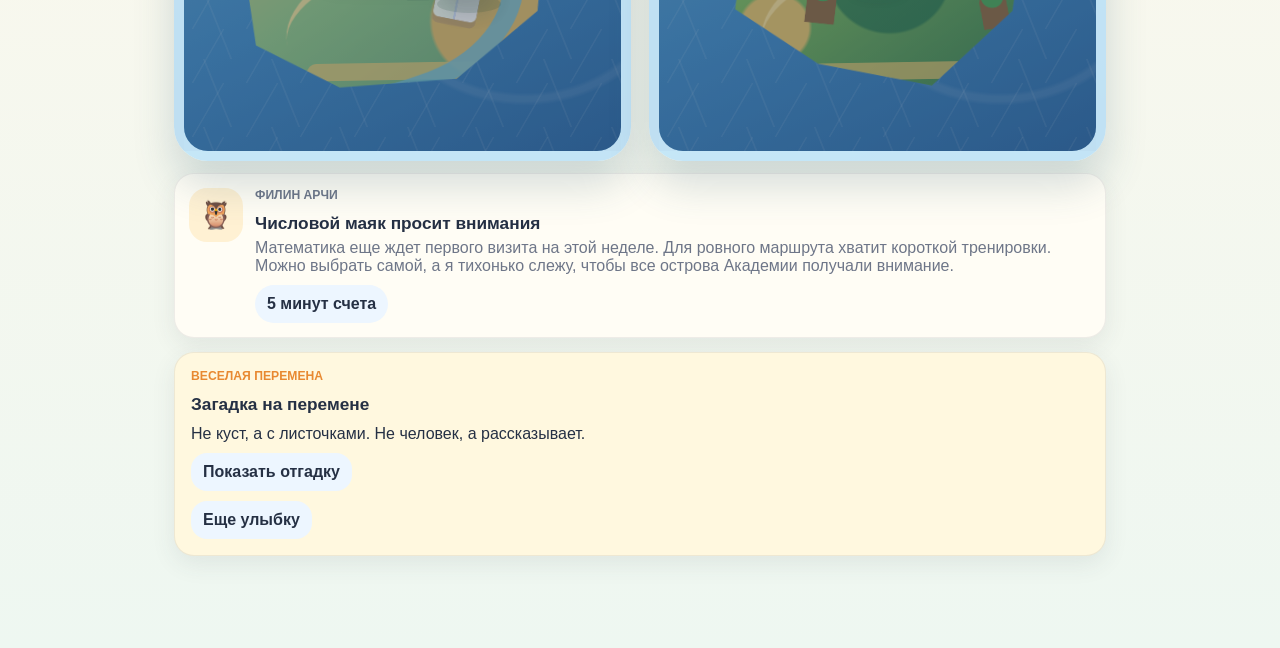
==== commit 0e1bb219: "Illustrate subject islands with biomes" ====
--- a/summer-academy/index.html
+++ b/summer-academy/index.html
@@ -5,7 +5,7 @@
     <meta name="viewport" content="width=device-width, initial-scale=1.0" />
     <meta name="theme-color" content="#f6b443" />
     <title>Архипелаг Академии Кати</title>
-    <link rel="stylesheet" href="styles.css?v=20260629-map-islands" />
+    <link rel="stylesheet" href="styles.css?v=20260629-illustrated-islands" />
   </head>
   <body>
     <div class="app-shell">
@@ -175,6 +175,6 @@
       </nav>
     </div>
 
-    <script src="script.js?v=20260629-map-islands"></script>
+    <script src="script.js?v=20260629-illustrated-islands"></script>
   </body>
 </html>
--- a/summer-academy/styles.css
+++ b/summer-academy/styles.css
@@ -698,6 +698,277 @@
   opacity: 0.86;
 }
 
+.daily-island {
+  min-height: 520px;
+  padding: 20px;
+  border: 10px solid rgba(207, 235, 250, 0.9);
+  border-radius: 34px;
+  background:
+    radial-gradient(circle at 14% 18%, rgba(255, 255, 255, 0.42) 0 2px, transparent 3px),
+    radial-gradient(circle at 74% 24%, rgba(255, 255, 255, 0.34) 0 2px, transparent 3px),
+    linear-gradient(155deg, #72bfe3 0%, #438fca 58%, #2f6da9 100%);
+  box-shadow: 0 24px 42px rgba(43, 88, 111, 0.2);
+}
+
+.daily-island::before {
+  background:
+    radial-gradient(ellipse at 18% 22%, transparent 0 28%, rgba(255, 255, 255, 0.16) 29% 30%, transparent 31%),
+    radial-gradient(ellipse at 78% 62%, transparent 0 30%, rgba(255, 255, 255, 0.14) 31% 32%, transparent 33%),
+    linear-gradient(120deg, transparent 0 45%, rgba(255, 255, 255, 0.13) 46% 47%, transparent 48%),
+    linear-gradient(68deg, transparent 0 48%, rgba(255, 255, 255, 0.12) 49% 50%, transparent 51%);
+  background-size: 100% 100%, 100% 100%, 54px 54px, 68px 68px;
+}
+
+.daily-island__land {
+  inset: 118px 34px 34px;
+  overflow: hidden;
+  border-radius: 36px;
+  transform: perspective(780px) rotateX(10deg) rotateZ(-1deg);
+  transform-origin: center bottom;
+  box-shadow:
+    inset 0 12px 0 rgba(255, 255, 255, 0.18),
+    inset 0 -22px 0 rgba(68, 83, 48, 0.24),
+    0 20px 0 #d6b36c,
+    0 30px 0 rgba(75, 65, 51, 0.26),
+    0 36px 34px rgba(23, 78, 101, 0.32);
+}
+
+.daily-island--math .daily-island__land {
+  background:
+    radial-gradient(circle at 17% 72%, #d9bd6a 0 10%, transparent 11%),
+    linear-gradient(145deg, #d6c26c 0%, #8eb35f 42%, #4e896d 100%);
+  clip-path: polygon(8% 50%, 17% 26%, 39% 7%, 62% 13%, 86% 27%, 96% 53%, 80% 80%, 50% 94%, 22% 83%, 9% 66%);
+}
+
+.daily-island--russian .daily-island__land {
+  background:
+    radial-gradient(circle at 34% 38%, rgba(255, 199, 221, 0.85) 0 10%, transparent 11%),
+    radial-gradient(circle at 68% 66%, rgba(255, 230, 158, 0.8) 0 12%, transparent 13%),
+    linear-gradient(145deg, #f0cc76 0%, #8fca7a 48%, #5d9868 100%);
+  clip-path: polygon(9% 46%, 22% 22%, 48% 8%, 75% 18%, 94% 44%, 86% 72%, 60% 90%, 30% 84%, 10% 64%);
+}
+
+.daily-island--reading .daily-island__land {
+  background:
+    radial-gradient(circle at 75% 72%, #ddbd6d 0 16%, transparent 17%),
+    linear-gradient(145deg, #f1d48b 0%, #91c88a 50%, #609e78 100%);
+  clip-path: polygon(7% 58%, 16% 31%, 39% 14%, 69% 18%, 92% 38%, 88% 69%, 65% 89%, 33% 91%, 10% 78%);
+}
+
+.daily-island--world .daily-island__land {
+  background:
+    radial-gradient(circle at 54% 57%, rgba(24, 105, 78, 0.56) 0 22%, transparent 23%),
+    radial-gradient(circle at 22% 73%, #e1c36f 0 9%, transparent 10%),
+    linear-gradient(145deg, #d9ca62 0%, #80bd62 42%, #327a53 100%);
+  clip-path: polygon(13% 48%, 21% 22%, 49% 7%, 75% 17%, 93% 40%, 88% 69%, 65% 91%, 34% 84%, 11% 67%);
+}
+
+.daily-island__trail,
+.daily-island__river,
+.daily-island__detail {
+  position: absolute;
+  z-index: 5;
+  pointer-events: none;
+}
+
+.daily-island__trail {
+  left: 18%;
+  top: 50%;
+  width: 66%;
+  height: 42%;
+  border-top: 12px solid rgba(246, 226, 158, 0.86);
+  border-radius: 50%;
+  transform: rotate(-12deg);
+}
+
+.daily-island__river {
+  display: none;
+}
+
+.daily-island--math .daily-island__mountain {
+  left: 24%;
+  bottom: 42%;
+  width: 104px;
+  height: 108px;
+  opacity: 0.96;
+  background:
+    linear-gradient(135deg, transparent 0 43%, rgba(255, 255, 255, 0.82) 44% 56%, transparent 57%),
+    linear-gradient(145deg, #b6c1cf, #6f7f91);
+}
+
+.daily-island--math .daily-island__detail--a,
+.daily-island--math .daily-island__detail--b {
+  width: 54px;
+  height: 42px;
+  background: linear-gradient(145deg, #7b8798, #4d5d6f);
+  clip-path: polygon(50% 0, 100% 100%, 0 100%);
+  opacity: 0.74;
+}
+
+.daily-island--math .daily-island__detail--a {
+  left: 52%;
+  top: 22%;
+}
+
+.daily-island--math .daily-island__detail--b {
+  left: 67%;
+  top: 46%;
+  transform: scale(0.72);
+}
+
+.daily-island--russian .daily-island__detail,
+.daily-island--world .daily-island__detail {
+  width: 36px;
+  height: 52px;
+  border-radius: 999px 999px 12px 12px;
+  background:
+    radial-gradient(circle at 50% 23%, #ffb9cf 0 16px, transparent 17px),
+    linear-gradient(#6e9b58 0 100%);
+}
+
+.daily-island--russian .daily-island__detail--a { left: 25%; top: 33%; }
+.daily-island--russian .daily-island__detail--b { left: 58%; top: 28%; transform: scale(0.85); }
+.daily-island--russian .daily-island__detail--c { left: 70%; top: 60%; transform: scale(0.75); }
+
+.daily-island--reading .daily-island__river {
+  display: block;
+  left: 11%;
+  top: 36%;
+  width: 74%;
+  height: 58%;
+  border-right: 22px solid rgba(111, 190, 219, 0.78);
+  border-bottom: 18px solid rgba(111, 190, 219, 0.78);
+  border-radius: 48%;
+  transform: rotate(-20deg);
+}
+
+.daily-island--reading .daily-island__detail--a,
+.daily-island--reading .daily-island__detail--b {
+  width: 56px;
+  height: 40px;
+  border-radius: 8px;
+  background:
+    linear-gradient(90deg, #f6fff3 0 47%, #d9e6ff 48% 52%, #fff 53%),
+    linear-gradient(#8c6fcb, #8c6fcb);
+  box-shadow: 0 8px 0 rgba(99, 77, 139, 0.18);
+  transform: rotate(-10deg);
+}
+
+.daily-island--reading .daily-island__detail--a { left: 29%; top: 38%; }
+.daily-island--reading .daily-island__detail--b { left: 58%; top: 61%; transform: rotate(12deg) scale(0.8); }
+
+.daily-island--world .daily-island__forest {
+  right: 18%;
+  bottom: 39%;
+  width: 160px;
+  height: 76px;
+}
+
+.daily-island--world .daily-island__detail {
+  background:
+    radial-gradient(circle at 50% 18%, #4ca95d 0 14px, transparent 15px),
+    linear-gradient(#8d6d46 0 100%);
+}
+
+.daily-island--world .daily-island__detail--a { left: 20%; top: 34%; transform: rotate(-10deg); }
+.daily-island--world .daily-island__detail--b { left: 30%; top: 58%; transform: scale(0.85) rotate(7deg); }
+.daily-island--world .daily-island__detail--c { left: 70%; top: 34%; transform: scale(0.9) rotate(11deg); }
+.daily-island--world .daily-island__detail--d { left: 78%; top: 61%; transform: scale(0.78) rotate(-8deg); }
+
+.daily-house-list {
+  inset: 118px 34px 34px;
+}
+
+.daily-house {
+  width: 54px;
+  min-height: 58px;
+  grid-template-columns: 1fr;
+  place-items: center;
+  padding: 0;
+  border: 0;
+  border-radius: 12px 12px 15px 15px;
+  background: linear-gradient(180deg, #fff8e8 0%, #e7c889 100%);
+  box-shadow: 0 14px 18px rgba(45, 74, 82, 0.22), inset 0 0 0 2px rgba(255, 255, 255, 0.52);
+}
+
+.daily-house::before {
+  content: "";
+  position: absolute;
+  left: 50%;
+  top: -17px;
+  width: 62px;
+  height: 34px;
+  border-radius: 12px 12px 4px 4px;
+  background: linear-gradient(145deg, #f07152, #bd4a38);
+  transform: translateX(-50%) skewX(-10deg);
+  box-shadow: 0 6px 0 rgba(114, 64, 47, 0.16);
+}
+
+.daily-house::after {
+  left: 50%;
+  bottom: -13px;
+  width: 64px;
+  height: 18px;
+  border-radius: 50%;
+  background: rgba(35, 74, 59, 0.18);
+  transform: translateX(-50%);
+  box-shadow: none;
+  z-index: -1;
+}
+
+.daily-house__icon {
+  position: relative;
+  z-index: 2;
+  width: 34px;
+  height: 34px;
+  margin-top: 13px;
+  border-radius: 10px;
+  background: rgba(255, 255, 255, 0.78);
+  font-size: 1rem;
+}
+
+.daily-house > span:not(.daily-house__icon) {
+  position: absolute;
+  left: 50%;
+  top: 65px;
+  width: 156px;
+  border-radius: 14px;
+  padding: 7px 9px;
+  background: rgba(255, 255, 255, 0.94);
+  box-shadow: 0 10px 22px rgba(34, 70, 92, 0.18);
+  transform: translateX(-50%) translateY(4px);
+  opacity: 0;
+  pointer-events: none;
+}
+
+.daily-house:hover > span:not(.daily-house__icon),
+.daily-house--today > span:not(.daily-house__icon),
+.daily-house--catchup > span:not(.daily-house__icon),
+.daily-house--lit > span:not(.daily-house__icon) {
+  opacity: 1;
+  transform: translateX(-50%) translateY(0);
+}
+
+.daily-house--today,
+.daily-house--catchup,
+.daily-house--lit {
+  z-index: 12;
+}
+
+.daily-house--today {
+  box-shadow: 0 16px 24px rgba(45, 74, 82, 0.24), 0 0 0 5px rgba(255, 255, 255, 0.76), 0 0 0 8px color-mix(in srgb, var(--island-color) 44%, #ffffff);
+}
+
+.daily-house--catchup {
+  background: linear-gradient(180deg, #fff7df 0%, #f0c56f 100%);
+  box-shadow: 0 16px 24px rgba(45, 74, 82, 0.24), 0 0 0 5px rgba(255, 229, 169, 0.82);
+}
+
+.daily-house--lit {
+  background: linear-gradient(180deg, #fff6cc 0%, #f4b84e 100%);
+  box-shadow: 0 18px 28px rgba(45, 74, 82, 0.26), 0 0 26px rgba(255, 190, 73, 0.85);
+}
+
 .subject-card {
   position: relative;
   display: grid;
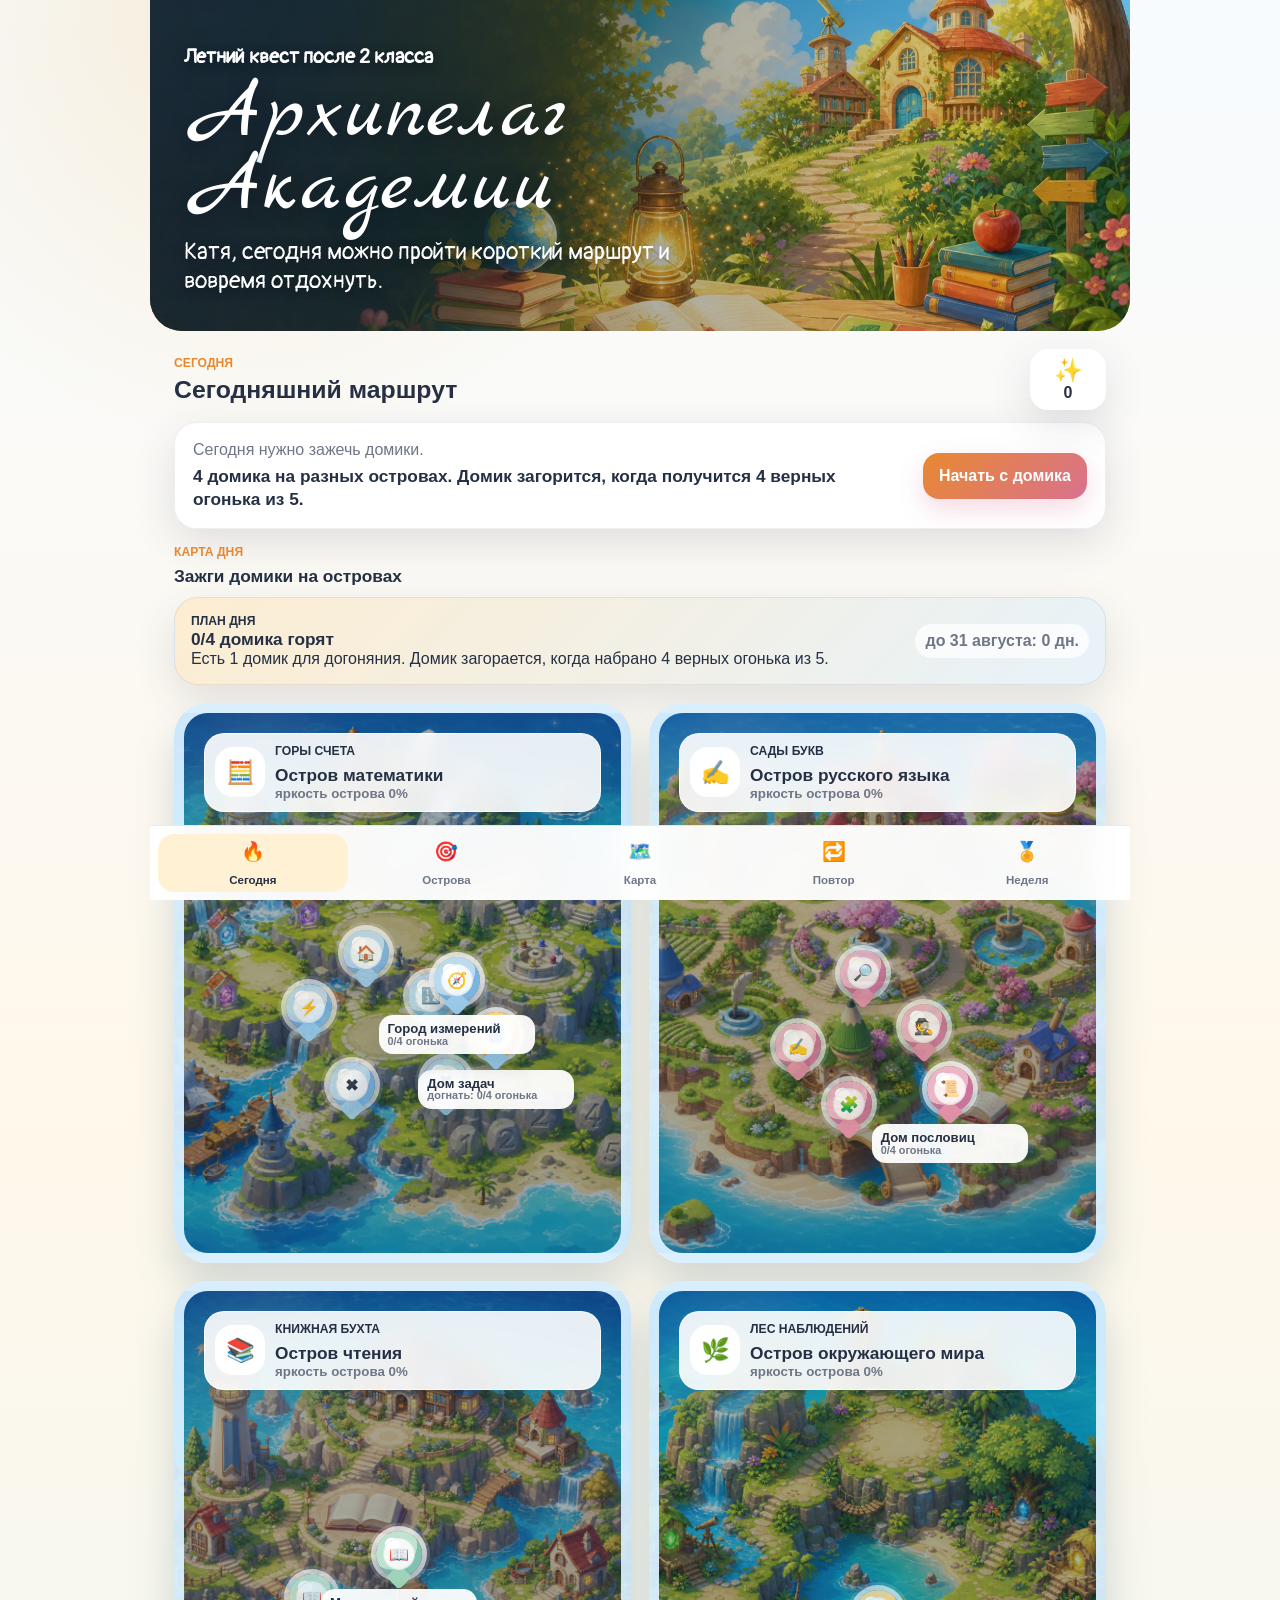
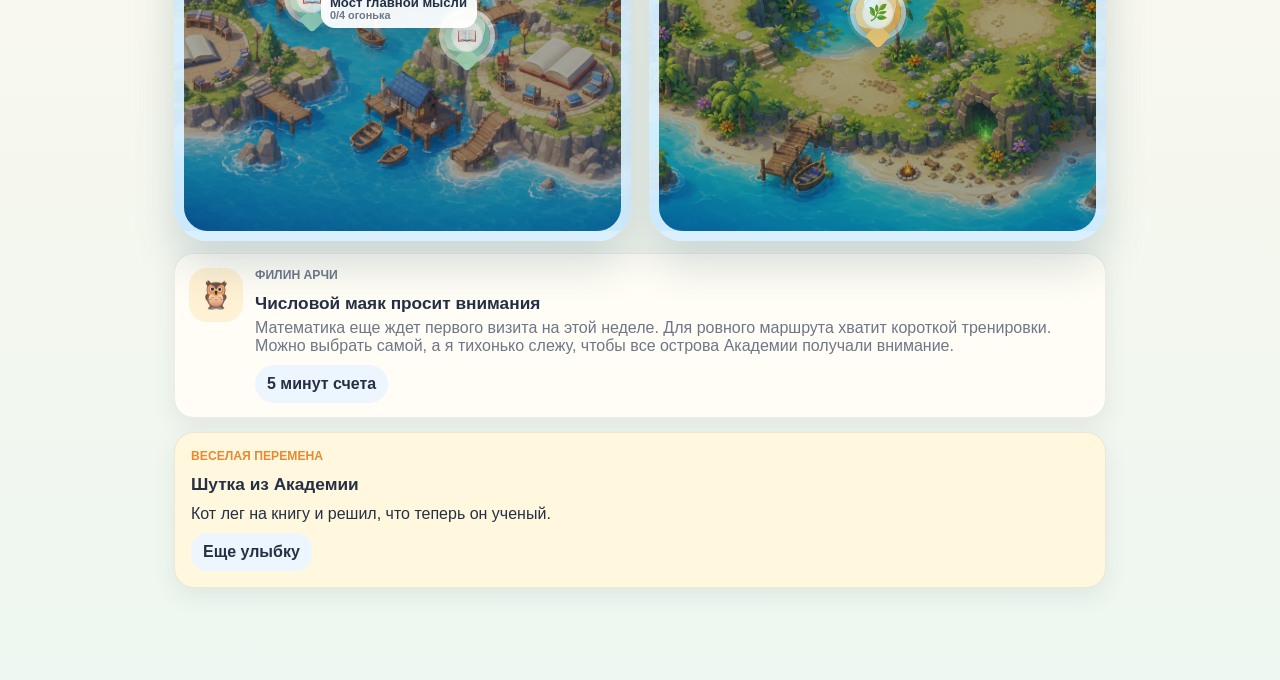
==== commit e7f556e3: "Use painted island map assets" ====
--- a/summer-academy/index.html
+++ b/summer-academy/index.html
@@ -5,7 +5,7 @@
     <meta name="viewport" content="width=device-width, initial-scale=1.0" />
     <meta name="theme-color" content="#f6b443" />
     <title>Архипелаг Академии Кати</title>
-    <link rel="stylesheet" href="styles.css?v=20260629-illustrated-islands" />
+    <link rel="stylesheet" href="styles.css?v=20260629-painted-islands" />
   </head>
   <body>
     <div class="app-shell">
@@ -175,6 +175,6 @@
       </nav>
     </div>
 
-    <script src="script.js?v=20260629-illustrated-islands"></script>
+    <script src="script.js?v=20260629-painted-islands"></script>
   </body>
 </html>
--- a/summer-academy/styles.css
+++ b/summer-academy/styles.css
@@ -969,6 +969,113 @@
   box-shadow: 0 18px 28px rgba(45, 74, 82, 0.26), 0 0 26px rgba(255, 190, 73, 0.85);
 }
 
+.daily-island {
+  min-height: 560px;
+  border: 10px solid rgba(216, 240, 255, 0.95);
+  background:
+    linear-gradient(180deg, rgba(9, 31, 62, 0.02), rgba(9, 31, 62, 0.04)),
+    var(--island-bg) center / cover no-repeat;
+}
+
+.daily-island::before {
+  background:
+    radial-gradient(circle at 18% 14%, rgba(255, 255, 255, 0.24), transparent 18%),
+    linear-gradient(180deg, rgba(255, 255, 255, 0.03), rgba(14, 38, 64, 0.06));
+  background-size: auto;
+  opacity: 1;
+}
+
+.daily-island::after {
+  background: rgba(18, 42, 58, var(--island-dim));
+}
+
+.daily-island__sky,
+.daily-island__land {
+  display: none;
+}
+
+.daily-island__header {
+  width: min(100%, 430px);
+  background: rgba(255, 255, 255, 0.9);
+  backdrop-filter: blur(10px);
+}
+
+.daily-house-list {
+  inset: 120px 38px 32px;
+}
+
+.daily-house {
+  width: 46px;
+  min-height: 46px;
+  border-radius: 50%;
+  background: radial-gradient(circle at 35% 30%, #ffffff 0 16%, color-mix(in srgb, var(--island-color) 52%, #ffffff) 17% 56%, color-mix(in srgb, var(--island-color) 88%, #6b8fe8) 57% 100%);
+  box-shadow:
+    0 10px 18px rgba(16, 43, 63, 0.28),
+    0 0 0 5px rgba(255, 255, 255, 0.72),
+    0 0 0 8px rgba(255, 255, 255, 0.18);
+}
+
+.daily-house::before {
+  display: none;
+}
+
+.daily-house::after {
+  left: 50%;
+  bottom: -9px;
+  width: 18px;
+  height: 18px;
+  border-radius: 4px 0 4px 0;
+  background: color-mix(in srgb, var(--island-color) 78%, #ffffff);
+  transform: translateX(-50%) rotate(45deg);
+  box-shadow: 0 8px 14px rgba(16, 43, 63, 0.2);
+}
+
+.daily-house__icon {
+  width: 32px;
+  height: 32px;
+  margin: 0;
+  border-radius: 50%;
+  background: rgba(255, 255, 255, 0.82);
+  box-shadow: inset 0 0 0 1px rgba(37, 48, 68, 0.08);
+}
+
+.daily-house > span:not(.daily-house__icon) {
+  top: 58px;
+}
+
+.daily-house--today {
+  animation: housePulse 1.8s ease-in-out infinite;
+}
+
+.daily-house--catchup {
+  background: radial-gradient(circle at 35% 30%, #ffffff 0 16%, #ffd982 17% 56%, #ed9f2f 57% 100%);
+}
+
+.daily-house--lit {
+  background: radial-gradient(circle at 35% 30%, #ffffff 0 15%, #ffe486 16% 54%, #ffb12e 55% 100%);
+  box-shadow:
+    0 12px 22px rgba(16, 43, 63, 0.28),
+    0 0 0 5px rgba(255, 255, 255, 0.78),
+    0 0 28px rgba(255, 190, 73, 0.92);
+}
+
+@keyframes housePulse {
+  0%,
+  100% {
+    box-shadow:
+      0 10px 18px rgba(16, 43, 63, 0.28),
+      0 0 0 5px rgba(255, 255, 255, 0.72),
+      0 0 0 8px color-mix(in srgb, var(--island-color) 28%, transparent);
+  }
+
+  50% {
+    box-shadow:
+      0 12px 22px rgba(16, 43, 63, 0.3),
+      0 0 0 7px rgba(255, 255, 255, 0.86),
+      0 0 0 13px color-mix(in srgb, var(--island-color) 24%, transparent);
+  }
+}
+
 .subject-card {
   position: relative;
   display: grid;
